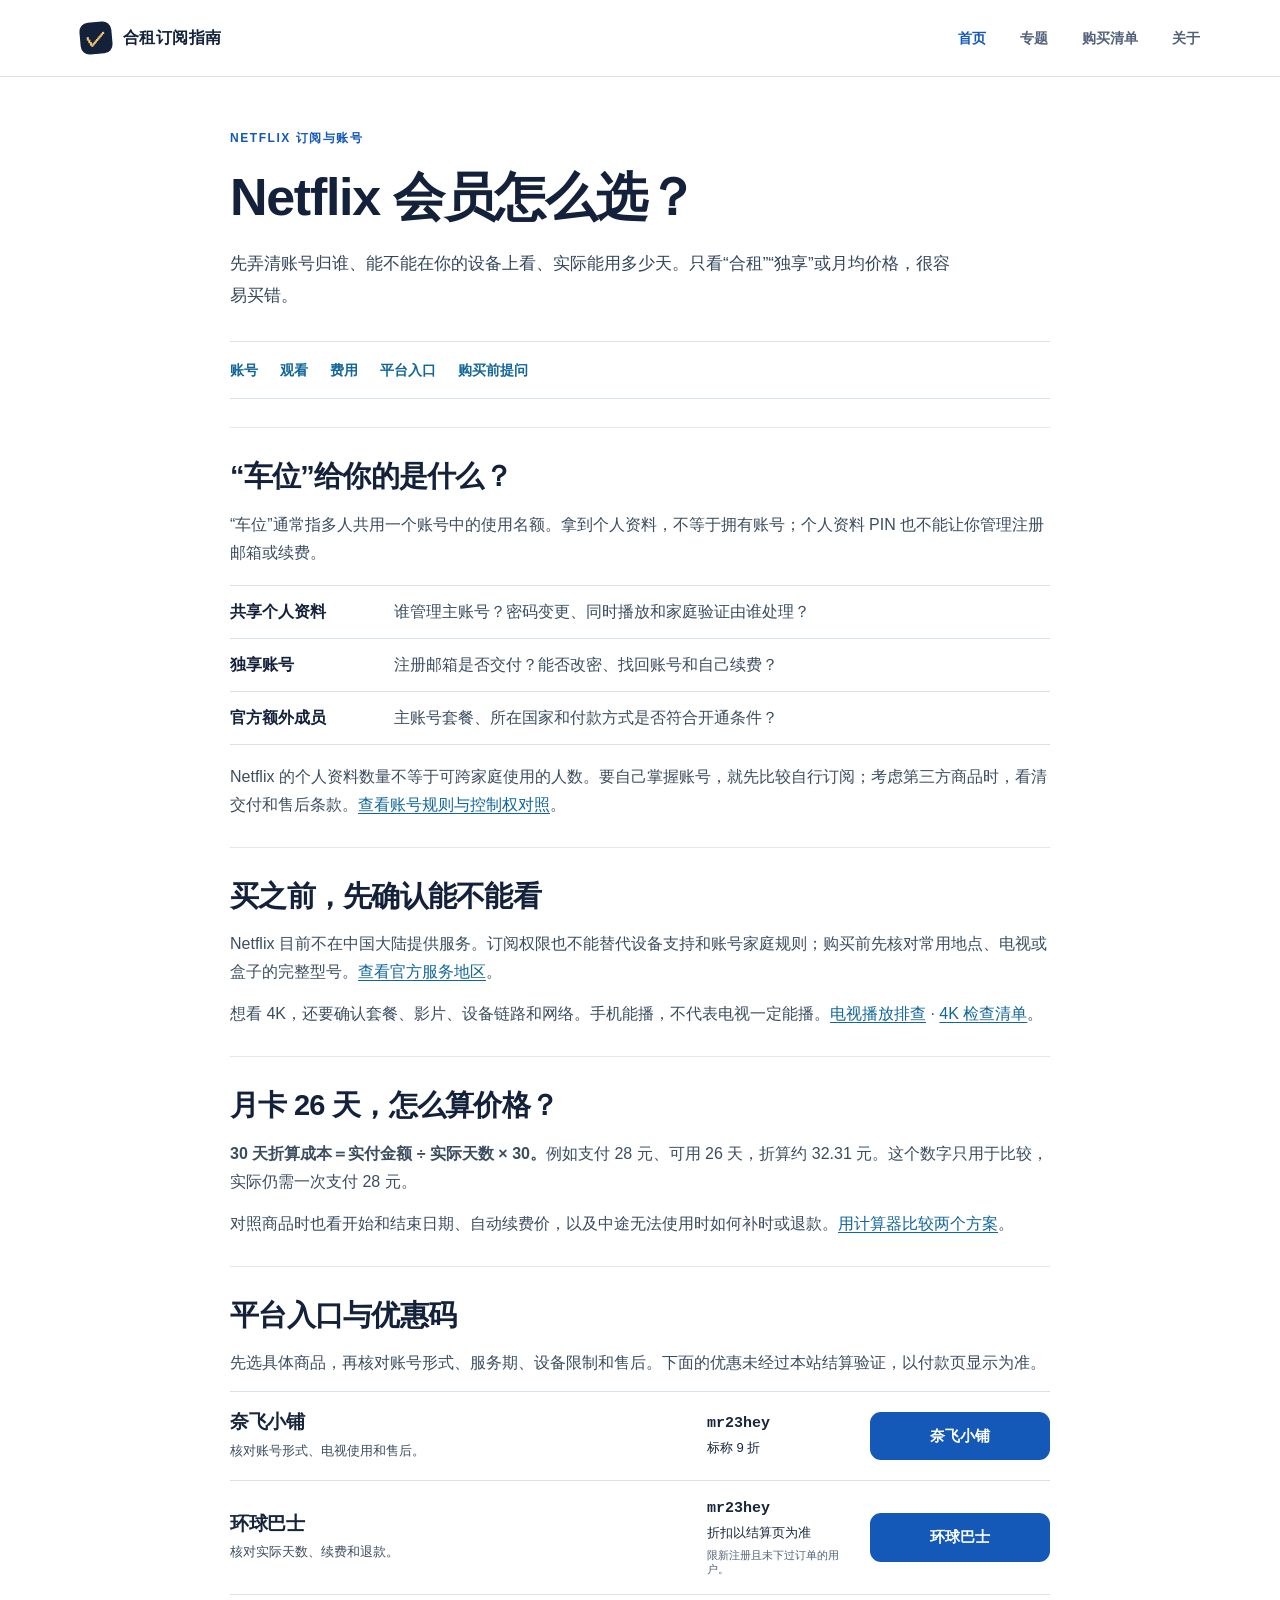
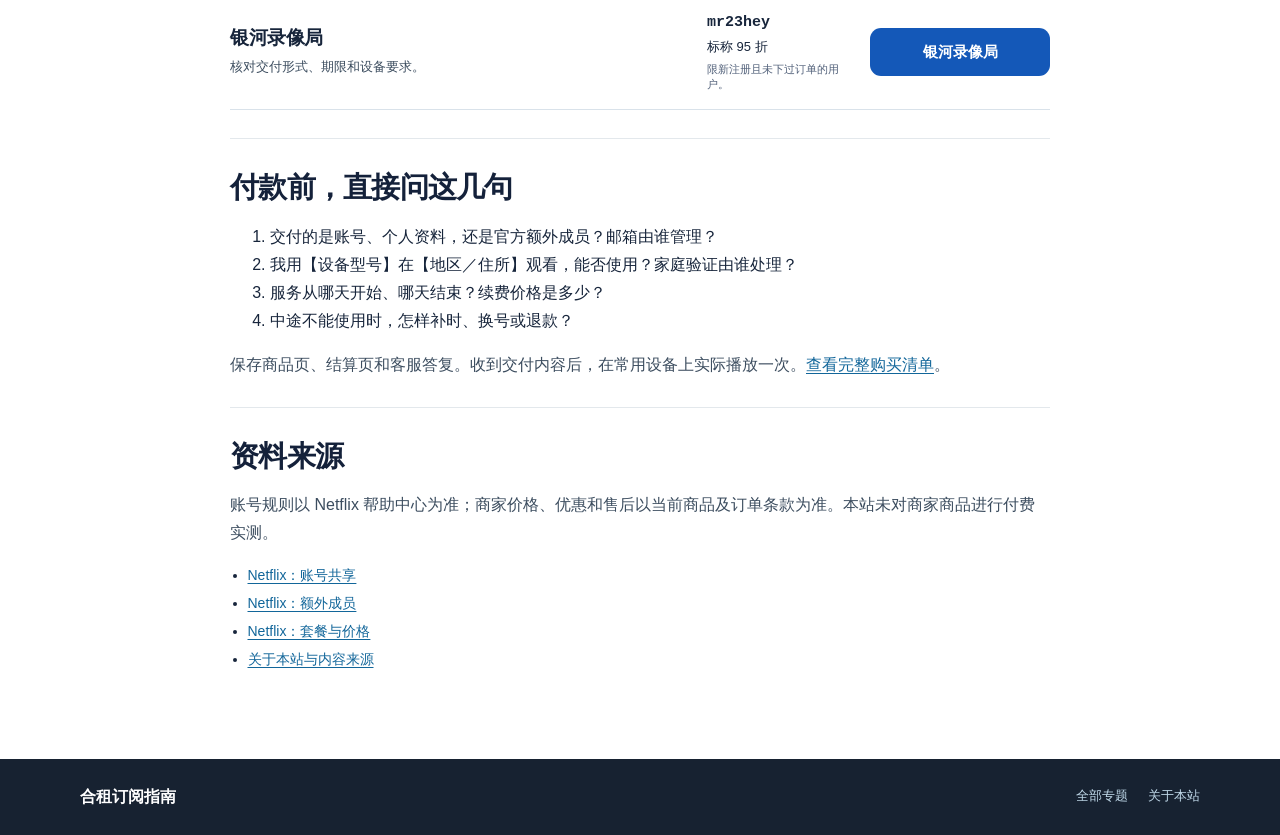
==== index.html @ 89568097 "Simplify site copy and reading layout" ====
<!doctype html>
<html lang="zh-CN">
<head>
  <meta charset="utf-8">
  <meta name="viewport" content="width=device-width, initial-scale=1">
  <meta name="google-site-verification" content="bJpQYwbzift36gB1K4ZnMliaNjv_i9kEsfnW9Fzh4oY">
  <meta name="description" content="Netflix会员怎么买？看清共享、独享和额外成员的账号权限，确认电视与4K条件，再按实际天数比较费用。附平台入口和购买前问题。">
  <meta name="theme-color" content="#101b32">
  <title>Netflix会员怎么选？合租、独享、电视与费用｜合租订阅指南</title>
  <link rel="canonical" href="https://hezu-guide-netflix.github.io/subscription-guide/">
  <link rel="icon" href="assets/favicon.svg" type="image/svg+xml">
  <link rel="stylesheet" href="assets/style.css?v=compact-1">
<meta property="og:type" content="website">
<meta property="og:locale" content="zh_CN">
<meta property="og:site_name" content="合租订阅指南">
<meta property="og:title" content="Netflix会员怎么选？合租、独享、电视与费用｜合租订阅指南">
<meta property="og:description" content="Netflix会员怎么买？看清共享、独享和额外成员的账号权限，确认电视与4K条件，再按实际天数比较费用。附平台入口和购买前问题。">
<meta property="og:url" content="https://hezu-guide-netflix.github.io/subscription-guide/">
<meta name="twitter:card" content="summary">
<meta name="twitter:title" content="Netflix会员怎么选？合租、独享、电视与费用｜合租订阅指南">
<meta name="twitter:description" content="Netflix会员怎么买？看清共享、独享和额外成员的账号权限，确认电视与4K条件，再按实际天数比较费用。附平台入口和购买前问题。">
<script type="application/ld+json">{"@context":"https://schema.org","@graph":[{"@type":"WebSite","@id":"https://hezu-guide-netflix.github.io/subscription-guide/#website","url":"https://hezu-guide-netflix.github.io/subscription-guide/","name":"合租订阅指南","inLanguage":"zh-CN"},{"@type":"WebPage","@id":"https://hezu-guide-netflix.github.io/subscription-guide/#webpage","url":"https://hezu-guide-netflix.github.io/subscription-guide/","name":"Netflix会员怎么选？合租、独享、电视与费用｜合租订阅指南","description":"Netflix会员怎么买？看清共享、独享和额外成员的账号权限，确认电视与4K条件，再按实际天数比较费用。附平台入口和购买前问题。","inLanguage":"zh-CN","isPartOf":{"@id":"https://hezu-guide-netflix.github.io/subscription-guide/#website"},"dateModified":"2026-10-15"}]}</script>
</head>
<body class="guide-home">
  <a class="skip" href="#main">跳到正文</a>
  <header class="site-header">
    <div class="wrap header-inner">
      <a class="brand" href="./"><span class="brand-mark" aria-hidden="true">✓</span><span>合租订阅指南</span></a>
      <nav class="site-nav" aria-label="主导航"><a href="./" aria-current="page">首页</a><a href="guides.html">专题</a><a href="checklist.html">购买清单</a><a href="about.html">关于</a></nav>
    </div>
  </header>
  <main id="main" class="guide-shell wrap">
    <article class="guide-article">
      <p class="eyebrow">Netflix 订阅与账号</p>
      <h1>Netflix 会员怎么选？</h1>
      <p class="guide-intro">先弄清账号归谁、能不能在你的设备上看、实际能用多少天。只看“合租”“独享”或月均价格，很容易买错。</p>
      <nav class="home-jump" aria-label="本页内容"><a href="#meaning">账号</a><a href="#watching">观看</a><a href="#cost">费用</a><a href="#platforms">平台入口</a><a href="#ask">购买前提问</a></nav>

      <section id="meaning" class="guide-section">
        <h2>“车位”给你的是什么？</h2>
        <p>“车位”通常指多人共用一个账号中的使用名额。拿到个人资料，不等于拥有账号；个人资料 PIN 也不能让你管理注册邮箱或续费。</p>
        <div class="account-list">
          <div><strong>共享个人资料</strong><p>谁管理主账号？密码变更、同时播放和家庭验证由谁处理？</p></div>
          <div><strong>独享账号</strong><p>注册邮箱是否交付？能否改密、找回账号和自己续费？</p></div>
          <div><strong>官方额外成员</strong><p>主账号套餐、所在国家和付款方式是否符合开通条件？</p></div>
        </div>
        <p>Netflix 的个人资料数量不等于可跨家庭使用的人数。要自己掌握账号，就先比较自行订阅；考虑第三方商品时，看清交付和售后条款。<a href="rules.html">查看账号规则与控制权对照</a>。</p>
      </section>

      <section id="watching" class="guide-section">
        <h2>买之前，先确认能不能看</h2>
        <p>Netflix 目前不在中国大陆提供服务。订阅权限也不能替代设备支持和账号家庭规则；购买前先核对常用地点、电视或盒子的完整型号。<a href="https://help.netflix.com/en/node/14164" target="_blank" rel="noopener noreferrer">查看官方服务地区</a>。</p>
        <p>想看 4K，还要确认套餐、影片、设备链路和网络。手机能播，不代表电视一定能播。<a href="tv-playback.html">电视播放排查</a> · <a href="netflix-4k.html">4K 检查清单</a>。</p>
      </section>

      <section id="cost" class="guide-section">
        <h2>月卡 26 天，怎么算价格？</h2>
        <p><strong>30 天折算成本＝实付金额 ÷ 实际天数 × 30。</strong>例如支付 28 元、可用 26 天，折算约 32.31 元。这个数字只用于比较，实际仍需一次支付 28 元。</p>
        <p>对照商品时也看开始和结束日期、自动续费价，以及中途无法使用时如何补时或退款。<a href="subscription-cost.html#calculator">用计算器比较两个方案</a>。</p>
      </section>

      <section id="platforms" class="guide-section">
        <h2>平台入口与优惠码</h2>
        <p>先选具体商品，再核对账号形式、服务期、设备限制和售后。下面的优惠未经过本站结算验证，以付款页显示为准。</p>
        <div class="merchant-list">
          <div class="merchant-row">
            <div><h3>奈飞小铺</h3><p>核对账号形式、电视使用和售后。</p></div>
            <div class="merchant-offer"><code>mr23hey</code><span>标称 9 折</span></div>
            <div class="guide-platform-actions"><a class="button" href="https://ihezu.zone/cM5eHW" target="_blank" rel="sponsored noopener noreferrer">奈飞小铺</a></div>
          </div>
          <div class="merchant-row">
            <div><h3>环球巴士</h3><p>核对实际天数、续费和退款。</p></div>
            <div class="merchant-offer"><code>mr23hey</code><span>折扣以结算页为准</span><small>限新注册且未下过订单的用户。</small></div>
            <div class="guide-platform-actions"><a class="button" href="https://cn.goingbus.com/?s=326BOCN3JD" target="_blank" rel="sponsored noopener noreferrer">环球巴士</a></div>
          </div>
          <div class="merchant-row">
            <div><h3>银河录像局</h3><p>核对交付形式、期限和设备要求。</p></div>
            <div class="merchant-offer"><code>mr23hey</code><span>标称 95 折</span><small>限新注册且未下过订单的用户。</small></div>
            <div class="guide-platform-actions"><a class="button" href="https://nf.video/5cy27" target="_blank" rel="sponsored noopener noreferrer">银河录像局</a></div>
          </div>
        </div>
      </section>

      <section id="ask" class="guide-section">
        <h2>付款前，直接问这几句</h2>
        <ol>
          <li>交付的是账号、个人资料，还是官方额外成员？邮箱由谁管理？</li>
          <li>我用【设备型号】在【地区／住所】观看，能否使用？家庭验证由谁处理？</li>
          <li>服务从哪天开始、哪天结束？续费价格是多少？</li>
          <li>中途不能使用时，怎样补时、换号或退款？</li>
        </ol>
        <p>保存商品页、结算页和客服答复。收到交付内容后，在常用设备上实际播放一次。<a href="checklist.html">查看完整购买清单</a>。</p>
      </section>

      <section id="sources" class="guide-section guide-sources">
        <h2>资料来源</h2>
        <p>账号规则以 Netflix 帮助中心为准；商家价格、优惠和售后以当前商品及订单条款为准。本站未对商家商品进行付费实测。</p>
        <ul>
          <li><a href="https://help.netflix.com/zh-cn/node/123277" target="_blank" rel="noopener noreferrer">Netflix：账号共享</a></li>
          <li><a href="https://help.netflix.com/en/node/123279" target="_blank" rel="noopener noreferrer">Netflix：额外成员</a></li>
          <li><a href="https://help.netflix.com/en/node/24926" target="_blank" rel="noopener noreferrer">Netflix：套餐与价格</a></li>
          <li><a href="about.html">关于本站与内容来源</a></li>
        </ul>
      </section>
    </article>
  </main>
  <footer class="guide-footer"><div class="wrap"><strong>合租订阅指南</strong><nav aria-label="页脚导航"><a href="guides.html">全部专题</a><a href="about.html">关于本站</a></nav></div></footer>
</body>
</html>
---- assets/style.css ----
:root {
  color-scheme: light;
  --ink: #14213a;
  --muted: #52617a;
  --paper: #f5f7f8;
  --white: #ffffff;
  --line: #d9e2ea;
  --blue: #1458b8;
  --blue-dark: #0d418d;
  --amber: #f4c471;
  --amber-soft: #fff4dd;
  --mint: #e6f4ee;
  --radius: 18px;
}

* { box-sizing: border-box; }
html { scroll-behavior: smooth; }
body { margin: 0; background: var(--paper); color: var(--ink); font: 16px/1.75 -apple-system, BlinkMacSystemFont, "PingFang SC", "Microsoft YaHei", sans-serif; }
a { color: var(--blue); text-underline-offset: .18em; }
a:hover { color: var(--blue-dark); }
a:focus-visible, summary:focus-visible { outline: 3px solid var(--amber); outline-offset: 4px; }
.skip { position: absolute; top: -80px; left: 16px; z-index: 30; background: var(--ink); color: white; padding: 9px 14px; }
.skip:focus { top: 12px; }
.wrap { width: min(1120px, calc(100% - 40px)); margin-inline: auto; }
.site-header { background: var(--white); border-bottom: 1px solid var(--line); }
.header-inner { min-height: 76px; display: flex; align-items: center; justify-content: space-between; gap: 20px; }
.brand { color: var(--ink); text-decoration: none; display: flex; align-items: center; gap: 11px; font-weight: 800; letter-spacing: .025em; white-space: nowrap; }
.brand:hover { color: var(--ink); }
.brand-mark { width: 32px; height: 32px; display: grid; place-items: center; background: var(--ink); color: var(--amber); border-radius: 9px; font: 800 21px/1 Georgia, serif; transform: rotate(-5deg); }
.site-nav { display: flex; gap: clamp(14px, 3vw, 34px); flex-wrap: wrap; }
.site-nav a { color: var(--muted); text-decoration: none; font-size: 14px; font-weight: 700; padding: 12px 0; }
.site-nav a:hover, .site-nav a[aria-current="page"] { color: var(--blue); }
.hero { padding: clamp(56px, 8vw, 106px) 0 66px; }
.hero-grid { display: grid; grid-template-columns: minmax(0, 1.2fr) minmax(290px, .8fr); gap: clamp(28px, 6vw, 80px); align-items: center; }
.eyebrow { color: var(--blue); font-size: 12px; font-weight: 800; letter-spacing: .13em; text-transform: uppercase; }
h1, h2, h3, p { margin-top: 0; }
h1, h2 { font-family: "Songti SC", "STSong", "Noto Serif CJK SC", Georgia, serif; letter-spacing: -.025em; }
h1 { font-size: clamp(44px, 6vw, 74px); line-height: 1.16; margin: 18px 0 26px; max-width: 11em; }
h1 em { color: var(--blue); font-style: normal; }
h2 { font-size: clamp(28px, 3.2vw, 41px); line-height: 1.32; margin-bottom: 16px; }
h3 { font-size: 19px; line-height: 1.4; margin-bottom: 9px; }
.lead { color: var(--muted); font-size: 18px; line-height: 1.75; max-width: 590px; }
.hero-actions { display: flex; gap: 12px; align-items: center; flex-wrap: wrap; margin-top: 30px; }
.button { display: inline-flex; justify-content: center; align-items: center; min-height: 48px; padding: 11px 21px; border-radius: 11px; background: var(--blue); color: white; text-decoration: none; font-size: 15px; font-weight: 800; transition: background .18s ease, transform .18s ease; }
.button:hover { color: white; background: var(--blue-dark); transform: translateY(-2px); }
.button.secondary { background: white; color: var(--ink); border: 1px solid var(--line); }
.button.secondary:hover { background: #eef4fc; color: var(--blue-dark); }
.hero-note { color: var(--muted); font-size: 13px; margin: 17px 0 0; }
.ticket { background: var(--white); border: 1px solid var(--line); border-radius: var(--radius); box-shadow: 0 20px 52px rgba(28, 54, 91, .08); overflow: hidden; transform: rotate(2deg); }
.ticket-top { background: var(--ink); color: white; padding: 21px 28px; display: flex; align-items: center; justify-content: space-between; gap: 12px; }
.ticket-top strong { font-size: 18px; letter-spacing: .04em; }
.ticket-top span { color: var(--amber); font: 700 12px/1.3 ui-monospace, SFMono-Regular, monospace; }
.ticket-body { padding: 27px 29px 30px; }
.ticket-body p { font-size: 13px; color: var(--muted); margin-bottom: 14px; }
.ticket-list { list-style: none; padding: 0; margin: 0; }
.ticket-list li { display: flex; gap: 13px; padding: 14px 0; border-top: 1px dashed #c8d2dc; font-weight: 700; }
.ticket-list b { font: 800 12px/1.8 ui-monospace, SFMono-Regular, monospace; color: var(--blue); }
.ticket-foot { border-top: 1px dashed #c8d2dc; background: #fafbfd; color: var(--muted); padding: 14px 29px; font-size: 12px; }
.section { padding: 72px 0; }
.section.white { background: var(--white); }
.section-head { display: flex; justify-content: space-between; align-items: end; gap: 20px; margin-bottom: 28px; }
.section-head p { color: var(--muted); max-width: 420px; margin-bottom: 0; }
.card-grid { display: grid; grid-template-columns: repeat(3, minmax(0,1fr)); gap: 18px; }
.card { background: var(--white); border: 1px solid var(--line); border-radius: var(--radius); padding: 25px; }
.card p, .text-muted { color: var(--muted); }
.card p:last-child { margin-bottom: 0; }
.card-kicker { display: inline-block; color: var(--blue); font: 800 12px/1.5 ui-monospace, SFMono-Regular, monospace; margin-bottom: 20px; }
.card-link { display: inline-block; margin-top: 16px; font-weight: 800; text-decoration: none; }
.split { display: grid; grid-template-columns: 1fr 1fr; gap: 24px; }
.panel { border: 1px solid var(--line); border-radius: var(--radius); padding: clamp(24px, 3vw, 38px); background: var(--white); }
.panel.soft { background: var(--mint); border-color: #d0e6da; }
.panel.warm { background: var(--amber-soft); border-color: #eedbb8; }
.panel ul, .article ul, .article ol { padding-left: 1.25em; }
.panel li, .article li { margin-bottom: 9px; }
.promo { background: var(--ink); border-radius: var(--radius); color: white; padding: clamp(28px, 5vw, 55px); display: grid; grid-template-columns: 1.2fr .8fr; gap: 28px; align-items: center; }
.promo .eyebrow { color: var(--amber); }
.promo h2 { margin: 10px 0 14px; }
.promo p { color: #d0dbee; margin-bottom: 0; }
.promo-action { text-align: right; }
.promo-action .button { background: var(--amber); color: var(--ink); }
.promo-action .button:hover { background: #ffd795; color: var(--ink); }
.promo-action small { display: block; color: #b9c7dc; font-size: 12px; margin-top: 10px; }
.faq { max-width: 820px; margin-inline: auto; }
.faq details { background: var(--white); border: 1px solid var(--line); border-radius: 13px; margin-top: 12px; padding: 0 20px; }
.faq summary { cursor: pointer; font-weight: 800; padding: 19px 4px; min-height: 52px; }
.faq details p { color: var(--muted); padding: 0 4px 8px; }
.site-footer { background: #eaf0f4; border-top: 1px solid var(--line); padding: 42px 0; font-size: 13px; color: var(--muted); }
.footer-grid { display: flex; justify-content: space-between; gap: 30px; }
.footer-grid p { max-width: 630px; margin: 8px 0 0; }
.footer-links { display: flex; gap: 18px; align-items: start; white-space: nowrap; }
.page-hero { padding: 63px 0 28px; }
.page-hero h1 { font-size: clamp(36px, 5vw, 58px); max-width: 15em; }
.article-layout { display: grid; grid-template-columns: minmax(0, 730px) 250px; gap: 60px; align-items: start; padding-bottom: 80px; }
.article { background: white; border: 1px solid var(--line); border-radius: var(--radius); padding: clamp(24px, 4vw, 48px); }
.article h2 { font-size: 27px; margin: 38px 0 16px; scroll-margin-top: 22px; }
.article h2:first-child { margin-top: 0; }
.article p { color: #35445b; }
.article .callout { background: #eef4fc; border-left: 4px solid var(--blue); padding: 18px 20px; border-radius: 0 10px 10px 0; }
.article .callout p:last-child { margin-bottom: 0; }
.article .button { margin: 12px 0 5px; }
.sidebox { position: sticky; top: 26px; border: 1px solid var(--line); background: white; border-radius: 14px; padding: 23px; }
.sidebox strong { font-size: 13px; letter-spacing: .08em; }
.sidebox a { display: block; margin-top: 12px; font-size: 14px; text-decoration: none; }
.sidebox p { color: var(--muted); font-size: 12px; margin: 21px 0 0; border-top: 1px solid var(--line); padding-top: 14px; }
.source-list { font-size: 14px; }
.source-list li { overflow-wrap: anywhere; }
.breadcrumbs { color: var(--muted); font-size: 13px; margin: 0 0 16px; }
.breadcrumbs ol { display: flex; flex-wrap: wrap; gap: 8px; list-style: none; padding: 0; margin: 0; }
.breadcrumbs li + li::before { content: "/"; margin-right: 8px; color: #718295; }
.topic-grid { display: grid; grid-template-columns: repeat(2, minmax(0, 1fr)); gap: 14px; margin: 20px 0; }
a.topic-card { display: block; padding: 20px; border: 1px solid #d9e2ea; border-radius: 10px; background: #f8fafb; color: #14213a; text-decoration: none; }
a.topic-card:hover { background: #eef4fc; border-color: #abc2d3; color: #14213a; }
.topic-card h3 { font-size: 18px; margin: 0 0 10px; line-height: 1.5; }
.topic-card p { margin: 0 0 12px; font-size: 14px; }
.topic-card span { color: #1458b8; font-size: 13px; font-weight: 700; }
.article { min-width: 0; }
.site-nav, .guide-nav nav { flex-wrap: wrap; }
@media (max-width: 600px) { .topic-grid { grid-template-columns: 1fr; } .footer-grid { flex-wrap: wrap; } }
@media (max-width: 800px) {
  .hero-grid, .promo, .article-layout { grid-template-columns: 1fr; }
  .ticket { transform: none; }
  .card-grid { grid-template-columns: 1fr; }
  .split { grid-template-columns: 1fr; }
  .promo-action { text-align: left; }
  .sidebox { position: static; }
  .section-head { display: block; }
  .footer-grid { display: block; }
  .footer-links { margin-top: 20px; }
}
@media (max-width: 560px) {
  .header-inner { align-items: start; flex-direction: column; padding: 15px 0 8px; gap: 4px; }
  .site-nav { gap: 20px; }
  .site-nav a { font-size: 13px; }
  .hero { padding-top: 50px; }
  .hero-actions .button { width: 100%; }
  .page-hero { padding-top: 42px; }
  .section { padding: 55px 0; }
}
@media (prefers-reduced-motion: reduce) {
  html { scroll-behavior: auto; }
  .button { transition: none; }
  .button:hover { transform: none; }
}

/* Long-form guide homepage, modeled on the reference site's article layout. */
.guide-home { background: #eef0f3; color: #17253b; font-family: -apple-system, BlinkMacSystemFont, "PingFang SC", "Microsoft YaHei", sans-serif; }
.guide-home h1, .guide-home h2, .guide-home h3 { font-family: inherit; letter-spacing: -.025em; }
.guide-home a { color: #12669a; }
.guide-home a:hover { color: #0b456c; }
.guide-home a:focus-visible, .guide-home summary:focus-visible { outline-color: #efb85b; }
.guide-banner { min-height: 340px; position: relative; overflow: hidden; color: white; background: radial-gradient(circle at 78% 14%, #2c5d83 0, transparent 28%), linear-gradient(115deg, #101b32 12%, #1d3453 58%, #101b32 100%); }
.guide-banner::before { content: ""; position: absolute; inset: 0; opacity: .24; background: linear-gradient(135deg, transparent 63%, #7aa4c1 63.2%, transparent 63.5%), repeating-linear-gradient(90deg, transparent 0 124px, rgba(255,255,255,.1) 125px 126px); pointer-events: none; }
.guide-banner::after { content: ""; position: absolute; right: 8%; top: 110px; width: 330px; height: 205px; border: 1px solid rgba(255,255,255,.17); box-shadow: 22px 22px 0 -1px rgba(16,27,50,.45), 22px 22px 0 0 rgba(255,255,255,.14), -22px -22px 0 -1px rgba(16,27,50,.4), -22px -22px 0 0 rgba(255,255,255,.1); transform: rotate(-9deg); pointer-events: none; }
.guide-nav { min-height: 72px; display: flex; justify-content: space-between; align-items: center; gap: 20px; position: relative; z-index: 2; }
.guide-brand { display: inline-flex; gap: 10px; align-items: center; font-weight: 800; text-decoration: none; white-space: nowrap; color: white !important; }
.guide-brand .brand-mark { background: #efb85b; color: #17253b; }
.guide-nav nav { display: flex; gap: 24px; align-items: center; flex-wrap: wrap; }
.guide-nav nav a { color: #d8e4ee; font-size: 14px; font-weight: 700; text-decoration: none; }
.guide-nav nav a:hover, .guide-nav nav a[aria-current="page"] { color: white; }
.guide-banner-inner { position: relative; z-index: 1; text-align: center; padding: 70px 0 86px; }
.guide-banner-inner p { margin: 0; }
.guide-kicker { color: #efb85b; font: 800 11px/1.5 ui-monospace, SFMono-Regular, monospace; letter-spacing: .22em; }
.guide-banner-title { font-size: clamp(32px, 4vw, 55px); line-height: 1.23; font-weight: 850; margin: 15px 0 13px !important; letter-spacing: -.035em; }
.guide-banner-inner > p:last-child { color: #d6e0e9; font-size: 16px; }
.guide-shell { display: grid; grid-template-columns: minmax(0, 790px) minmax(230px, 280px); gap: 28px; align-items: start; padding-top: 32px; padding-bottom: 72px; }
.guide-article { min-width: 0; background: white; border: 1px solid #dce1e6; box-shadow: 0 8px 28px rgba(20,36,58,.06); padding: clamp(25px, 4vw, 48px); }
.guide-article h1 { max-width: none; font-size: clamp(30px, 3.4vw, 42px); line-height: 1.35; margin: 0 0 23px; font-weight: 850; color: #14213a; }
.guide-intro { font-size: 17px; color: #34465a; line-height: 1.9; }
.guide-article p { line-height: 1.9; }
.guide-tip { background: #fff8e8; border-left: 4px solid #e1a944; padding: 16px 19px; margin: 27px 0 33px; font-size: 13px; color: #51442e; }
.guide-tip strong { color: #503910; }
.guide-tip p { margin: 5px 0 0; }
.guide-toc { border: 1px solid #cbdbe6; background: #f4f8fb; padding: 25px 27px; margin: 32px 0 43px; }
.guide-toc-heading { display: flex; justify-content: space-between; align-items: baseline; gap: 10px; border-bottom: 1px solid #d9e4eb; padding-bottom: 12px; margin-bottom: 16px; }
.guide-toc-heading span { font-size: 19px; font-weight: 850; color: #14213a; }
.guide-toc-heading small { font-size: 12px; color: #52617a; }
.guide-toc ol { display: grid; grid-template-columns: repeat(2, minmax(0,1fr)); column-gap: 32px; row-gap: 6px; margin: 0; padding-left: 1.5em; }
.guide-toc li { padding: 3px 0; font-size: 14px; font-weight: 650; }
.guide-toc a { text-decoration: none; }
.guide-section { border-top: 1px solid #e3e8ec; padding-top: 40px; margin-top: 40px; scroll-margin-top: 25px; }
.guide-section h2 { font-size: clamp(25px, 2.5vw, 32px); line-height: 1.4; margin: 0 0 19px; font-weight: 850; color: #14213a; }
.guide-section h3 { font-size: 19px; font-weight: 800; }
.guide-section p { color: #3c4d5f; margin-bottom: 17px; }
.guide-note { display: flex; gap: 17px; align-items: baseline; padding: 17px 21px; border-left: 4px solid #397da4; background: #edf5fa; font-size: 14px; line-height: 1.8; }
.guide-note strong { flex: none; color: #0e5c87; }
.guide-table-wrap { overflow-x: auto; margin-top: 21px; }
.guide-table { width: 100%; border-collapse: collapse; min-width: 560px; font-size: 14px; line-height: 1.65; }
.guide-table th, .guide-table td { border: 1px solid #dce4ea; padding: 14px 16px; text-align: left; vertical-align: top; }
.guide-table thead th { background: #173552; color: white; font-weight: 800; }
.guide-table tbody th { background: #f2f6f9; color: #213c53; font-weight: 800; white-space: nowrap; }
.guide-platform { border: 1px solid #dce4ea; background: #fff; padding: 24px; margin: 22px 0; }
.guide-platform.featured { border-color: #9ebed4; background: linear-gradient(180deg, #f3f8fb 0, #fff 145px); }
.guide-platform-head { display: flex; align-items: center; gap: 14px; margin-bottom: 16px; }
.guide-platform-head h3 { margin: 0; line-height: 1.25; font-size: 23px; }
.guide-platform-head p { font-size: 12px; color: #52617a; margin: 4px 0 0; }
.guide-index { flex: none; border: 1px solid #abc2d3; color: #1d628f; padding: 5px 7px; font: 800 14px/1 ui-monospace, SFMono-Regular, monospace; }
.guide-tag { margin-left: auto; flex: none; background: #f5dfaa; color: #6c4904; padding: 5px 9px; font-size: 11px; font-weight: 800; }
.guide-platform ul { margin: 5px 0 22px; padding-left: 1.2em; color: #3c4d5f; line-height: 1.8; }
.guide-platform li { margin: 5px 0; }
.guide-platform-actions { display: flex; flex-wrap: wrap; align-items: center; gap: 17px; }
.guide-platform-actions > a:not(.button), .guide-text-link { font-size: 14px; font-weight: 800; }
.guide-platform-actions .button { min-width: 180px; }
.guide-offer { margin-top: 20px; padding-top: 18px; border-top: 1px solid #e4eaee; }
.guide-offer-head { display: flex; flex-wrap: wrap; align-items: center; gap: 10px 14px; font-size: 14px; color: #34465a; }
.guide-offer code { display: inline-block; padding: 6px 12px; border: 1px solid #abc2d3; border-radius: 6px; background: #eaf2f8; color: #14213a; font: 800 18px/1.4 ui-monospace, SFMono-Regular, monospace; letter-spacing: .05em; }
.guide-offer > p { margin: 10px 0 0; font-size: 13px; color: #607387; }
.guide-platform .button, .guide-side-cta .button { color: white; }
.guide-mini { font-size: 12px; color: #647384 !important; margin: 14px 0 0 !important; }
.guide-coupon { margin: 16px 0 0; font-size: 14px; color: #34465a; }
.guide-coupon code { display: inline-block; padding: 3px 8px; border: 1px dashed #8eafc3; background: #f2f7fa; color: #145b83; font: 800 14px/1.4 ui-monospace, SFMono-Regular, monospace; letter-spacing: .03em; }
.guide-mini code { display: inline-block; margin: 3px 5px; padding: 6px 12px; border: 1px solid #abc2d3; border-radius: 6px; background: #eaf2f8; color: #14213a; font: 800 18px/1.4 ui-monospace, SFMono-Regular, monospace; letter-spacing: .05em; vertical-align: middle; }
.guide-steps { list-style: none; counter-reset: guide-step; padding: 0; margin: 18px 0 20px; }
.guide-steps li { counter-increment: guide-step; display: grid; grid-template-columns: 36px 150px 1fr; gap: 12px; align-items: baseline; padding: 15px 0; border-bottom: 1px solid #e4eaee; color: #3c4d5f; line-height: 1.75; }
.guide-steps li::before { content: counter(guide-step, decimal-leading-zero); color: #1c6f9d; font: 800 14px/1.5 ui-monospace, SFMono-Regular, monospace; }
.guide-steps strong { color: #172b3c; }
.guide-risk-grid { display: grid; grid-template-columns: repeat(2, minmax(0,1fr)); gap: 13px; margin: 22px 0; }
.guide-choice-title { font-size: 22px; margin: 28px 0 0; }
.guide-risk-grid > div { border: 1px solid #e0e7ec; background: #f8fafb; padding: 20px; }
.guide-risk-grid h3 { margin: 0 0 8px; font-size: 17px; }
.guide-risk-grid p { font-size: 14px; margin: 0; }
.guide-faq details { border-bottom: 1px solid #dfe6eb; }
.guide-faq summary { cursor: pointer; padding: 18px 3px; font-weight: 800; color: #1b344a; }
.guide-faq details p { padding: 0 3px 18px; margin: 0; font-size: 14px; }
.guide-sources ul { padding-left: 1.25em; line-height: 2; font-size: 14px; }
.guide-end-cta { margin-top: 39px; padding: 24px 27px; background: #eaf2f8; display: flex; align-items: center; justify-content: space-between; gap: 20px; }
.guide-end-cta strong { font-size: 19px; }
.guide-end-cta p { margin: 5px 0 0; font-size: 14px; color: #52677c; }
.guide-home a.button:not(.secondary), .guide-home a.button:not(.secondary):hover { color: #fff; }
.guide-end-cta .button { white-space: nowrap; }
.guide-sidebar { position: sticky; top: 20px; }
.guide-side-card { background: white; border: 1px solid #dce1e6; padding: 22px; margin-bottom: 18px; box-shadow: 0 4px 18px rgba(20,36,58,.04); }
.guide-side-card > strong { display: block; color: #172b3c; font-size: 16px; margin-bottom: 13px; }
.guide-side-card > a:not(.button) { display: block; font-size: 13px; font-weight: 700; text-decoration: none; padding: 8px 0; border-top: 1px solid #edf0f3; }
.guide-side-cta { background: #173552; color: white; border-color: #173552; }
.guide-side-cta > strong { color: white; font-size: 20px; line-height: 1.4; }
.guide-side-cta p { color: #d1dfeb; font-size: 13px; line-height: 1.7; }
.guide-side-label { display: block; color: #efb85b; font: 800 11px/1.4 ui-monospace, SFMono-Regular, monospace; margin-bottom: 13px; }
.guide-side-cta .button { width: 100%; font-size: 13px; }
.guide-side-small p { color: #607387; font-size: 13px; line-height: 1.75; }
.guide-footer { background: #172231; color: #d3dce5; padding: 44px 0; font-size: 13px; }
.guide-footer strong { color: white; font-size: 16px; }
.guide-footer p { margin: 7px 0 15px; }
.guide-footer nav { display: flex; gap: 20px; flex-wrap: wrap; }
.guide-footer a { color: #c0d9e9; text-decoration: none; }
@media (max-width: 900px) { .guide-shell { grid-template-columns: minmax(0,1fr); } .guide-sidebar { position: static; display: grid; grid-template-columns: repeat(2,minmax(0,1fr)); gap: 15px; } .guide-side-card { margin: 0; } .guide-side-small { display: none; } }
@media (max-width: 600px) { .guide-banner { min-height: 315px; } .guide-banner::after { right: -65px; top: 145px; width: 230px; height: 130px; opacity: .5; } .guide-nav { display: block; padding-top: 17px; } .guide-nav nav { margin-top: 13px; gap: 14px; } .guide-nav nav a { font-size: 12px; } .guide-banner-inner { padding: 56px 0 65px; text-align: left; } .guide-banner-inner > p:last-child { font-size: 14px; max-width: 20em; } .guide-shell { padding-top: 16px; } .guide-article { padding: 24px 19px; } .guide-toc { padding: 20px; } .guide-toc ol { grid-template-columns: 1fr; } .guide-section { padding-top: 32px; margin-top: 32px; } .guide-platform { padding: 19px; } .guide-steps li { grid-template-columns: 30px 1fr; gap: 5px 9px; } .guide-steps li span { grid-column: 2; } .guide-risk-grid, .guide-sidebar { grid-template-columns: 1fr; } .guide-end-cta { display: block; } .guide-end-cta .button { margin-top: 16px; } }

.guide-table caption { text-align: left; padding: 0 0 12px; font-weight: 700; color: #34465a; }
.guide-tip ol { padding-left: 1.4em; }
.guide-tip li { margin: 8px 0; }

.cost-tool { padding: 22px; background: #f2f6fa; border: 1px solid #c6d4e2; border-radius: 12px; }
.cost-fields { display: grid; grid-template-columns: repeat(2,minmax(0,1fr)); gap: 20px; }
.cost-fields fieldset { min-width: 0; border: 1px solid #c6d4e2; padding: 16px; border-radius: 8px; }
.cost-fields legend { font-weight: 700; }
.cost-fields label { display: block; font-size: 14px; margin: 12px 0 5px; }
.cost-fields input { width: 100%; min-height: 44px; border: 1px solid #8298b0; border-radius: 5px; padding: 8px; font: inherit; background: #fff; color: #14213a; }
.cost-tool button { border: 0; cursor: pointer; margin: 20px 0 12px; }
.cost-tool output { display: block; white-space: pre-line; line-height: 1.8; color: #243b53; }
.symptom-links { display: flex; flex-wrap: wrap; gap: 10px; }

/* Compact reading layout */
body, .guide-home { background: #fff; }
.guide-home .brand { color: var(--ink); }
.guide-home .site-nav a { color: var(--muted); }
.guide-home .site-nav a[aria-current="page"] { color: var(--blue); }
.guide-shell { display: block; width: min(820px, calc(100% - 40px)); padding: 50px 0 72px; }
.guide-article { border: 0; box-shadow: none; padding: 0; }
.guide-article h1 { font-size: clamp(34px, 4.3vw, 52px); margin: 8px 0 16px; }
.guide-intro { max-width: 720px; line-height: 1.7; }
.home-jump { display: flex; flex-wrap: wrap; gap: 8px 22px; border-block: 1px solid var(--line); padding: 16px 0; margin-top: 28px; }
.home-jump a { font-size: 14px; font-weight: 700; text-decoration: none; }
.guide-section { padding-top: 28px; margin-top: 28px; }
.guide-section h2 { font-size: clamp(23px, 2.8vw, 29px); margin-bottom: 14px; }
.guide-section p { margin-bottom: 14px; line-height: 1.75; }
.account-list { border-top: 1px solid var(--line); margin: 18px 0; }
.account-list > div { display: grid; grid-template-columns: 150px minmax(0, 1fr); gap: 14px; border-bottom: 1px solid var(--line); padding: 12px 0; }
.account-list strong { color: var(--ink); }
.account-list p { margin: 0; }
.guide-table th, .guide-table td { padding: 10px 13px; }
.guide-platform { padding: 18px 20px; margin: 14px 0; }
.guide-platform-head { margin-bottom: 8px; }
.guide-platform-head h3 { font-size: 19px; }
.guide-platform > p { margin-bottom: 12px; }
.guide-offer { margin-top: 13px; padding-top: 12px; }
.guide-offer > p { margin-top: 6px; }
.merchant-list { border-top: 1px solid var(--line); }
.merchant-row { display: grid; grid-template-columns: minmax(0, 1fr) 145px 180px; align-items: center; gap: 18px; padding: 17px 0; border-bottom: 1px solid var(--line); }
.merchant-row h3 { margin: 0 0 4px; }
.merchant-row p { margin: 0; font-size: 13px; }
.merchant-offer { display: grid; gap: 3px; font-size: 13px; }
.merchant-offer code { font: 800 15px/1.4 ui-monospace, SFMono-Regular, monospace; }
.merchant-offer small { color: var(--muted); font-size: 11px; line-height: 1.35; }
.merchant-row .button { min-width: 0; width: 100%; }
.guide-footer { padding: 24px 0; }
.guide-footer .wrap { display: flex; justify-content: space-between; align-items: center; gap: 20px; }
.guide-footer p { display: none; }
.page-hero, .article-layout { width: min(780px, calc(100% - 40px)); }
.page-hero { padding: 48px 0 25px; }
.page-hero h1 { font: 800 clamp(32px, 4vw, 45px)/1.25 -apple-system, BlinkMacSystemFont, "PingFang SC", "Microsoft YaHei", sans-serif; letter-spacing: -.03em; margin: 12px 0 15px; }
.article-layout { display: block; padding-bottom: 65px; }
.article { border: 0; padding: 0; }
.article h2 { font: 800 23px/1.4 -apple-system, BlinkMacSystemFont, "PingFang SC", "Microsoft YaHei", sans-serif; letter-spacing: -.02em; margin-top: 28px; }
@media (max-width: 600px) {
  .guide-shell { padding-top: 32px; }
  .account-list > div { display: block; }
  .account-list p { margin-top: 4px; }
  .merchant-row { grid-template-columns: minmax(0, 1fr) auto; gap: 8px 12px; }
  .merchant-row .guide-platform-actions { grid-column: 1 / -1; }
  .merchant-row .button { width: auto; min-height: 40px; }
  .guide-footer .wrap { display: block; }
  .guide-footer nav { margin-top: 10px; }
  .page-hero { padding-top: 32px; }
}
.symptom-links a { border: 1px solid #abc2d3; border-radius: 6px; padding: 10px 14px; background: #eef4fc; text-decoration: none; }
input:focus-visible, button:focus-visible { outline: 3px solid #1458b8; outline-offset: 3px; }
@media (max-width:600px) { .cost-fields { grid-template-columns: 1fr; } .cost-tool { padding: 14px; } }
.playback-checks { border: 1px solid #abc2d3; border-radius: 8px; padding: 18px; background: #f2f6fa; }
.playback-checks legend { font-weight: 700; }
.playback-checks label { display: flex; align-items: start; gap: 10px; margin: 12px 0; cursor: pointer; }
.playback-checks input { width: 18px; height: 18px; flex: none; margin-top: 5px; accent-color: #1458b8; }
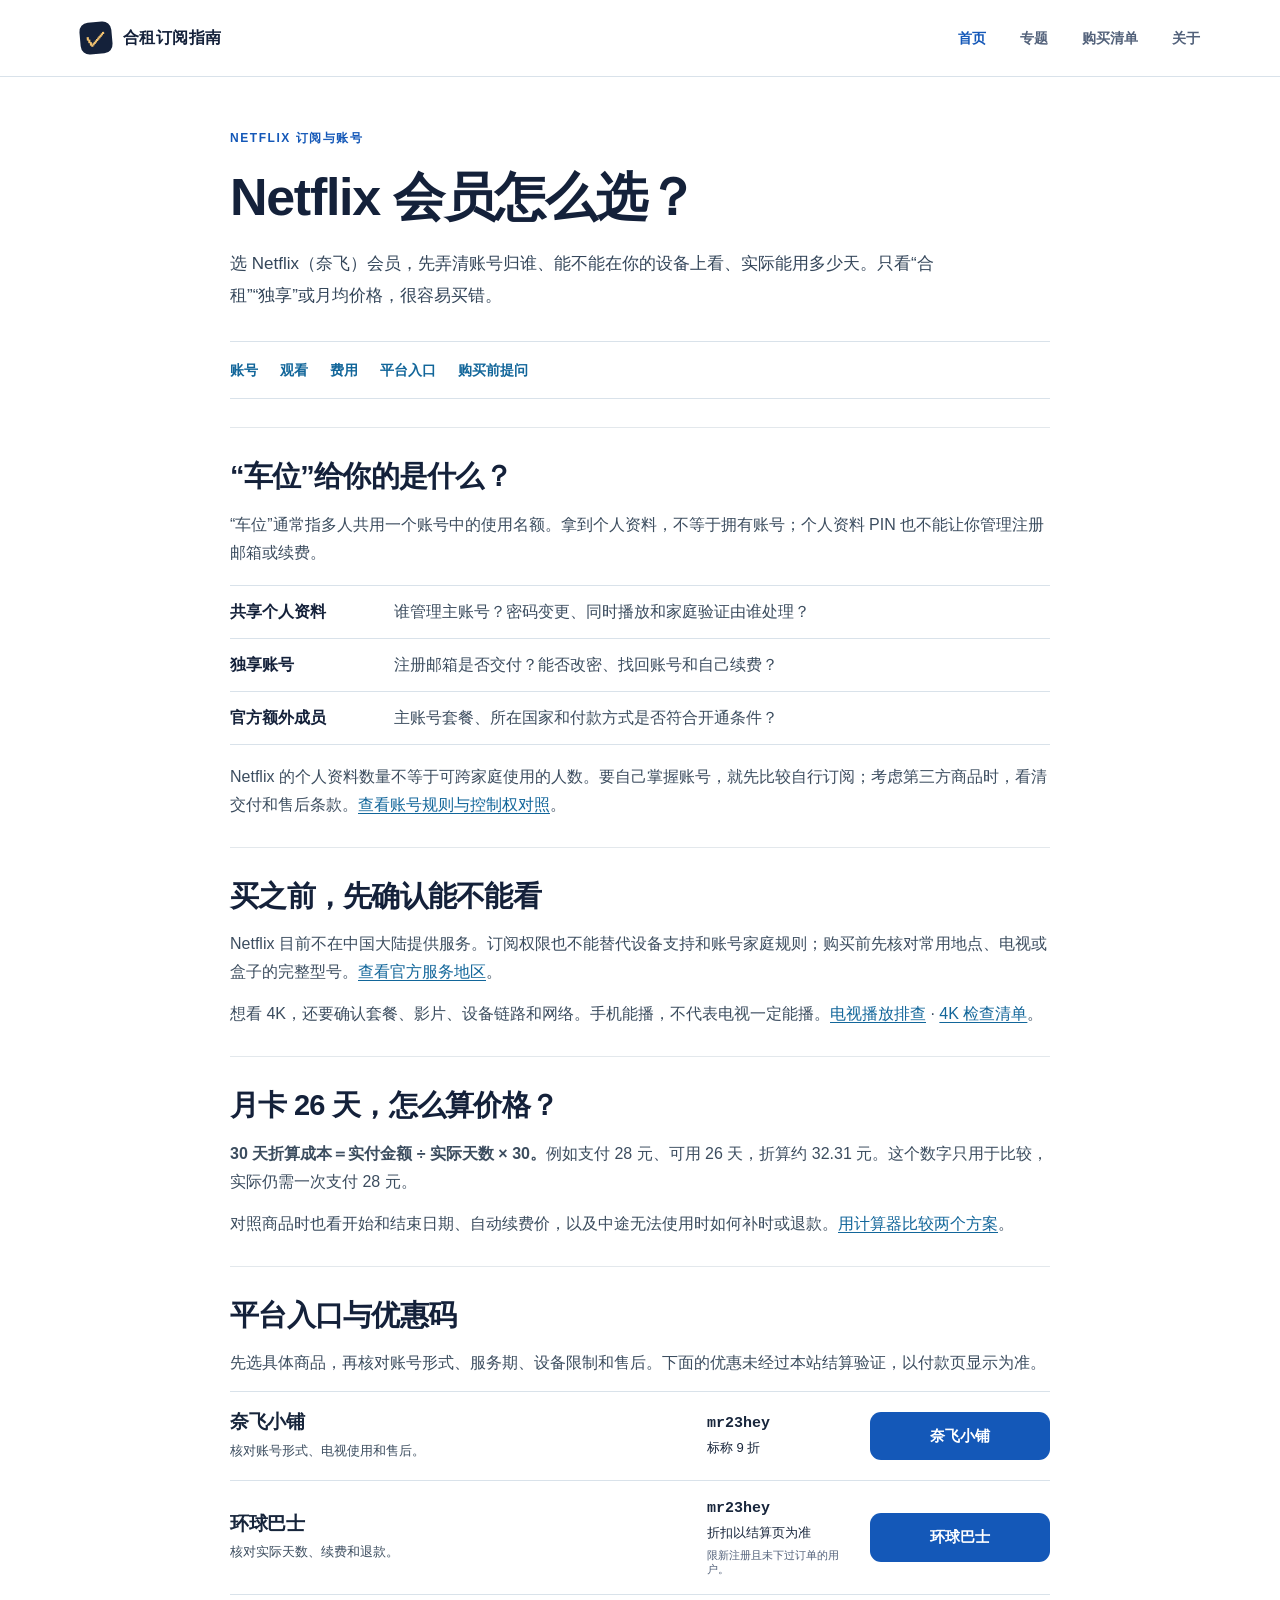
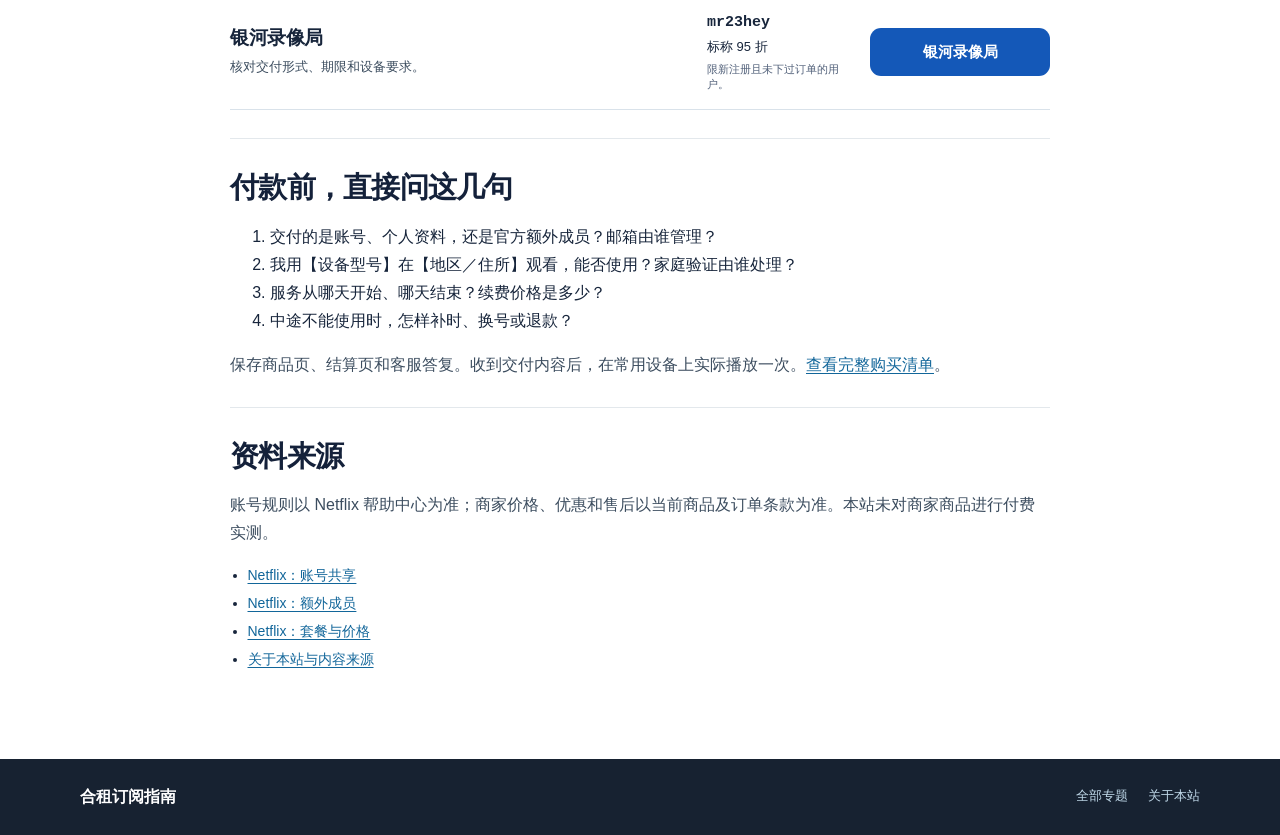
==== commit 4d8f454b: "Tighten SEO metadata checks and record indexing status" ====
--- a/index.html
+++ b/index.html
@@ -4,7 +4,7 @@
   <meta charset="utf-8">
   <meta name="viewport" content="width=device-width, initial-scale=1">
   <meta name="google-site-verification" content="bJpQYwbzift36gB1K4ZnMliaNjv_i9kEsfnW9Fzh4oY">
-  <meta name="description" content="Netflix会员怎么买？看清共享、独享和额外成员的账号权限，确认电视与4K条件，再按实际天数比较费用。附平台入口和购买前问题。">
+  <meta name="description" content="Netflix（奈飞）会员怎么买？看清共享、独享和额外成员的账号权限，确认电视与4K条件，再按实际天数比较费用。附平台入口和购买前问题。">
   <meta name="theme-color" content="#101b32">
   <title>Netflix会员怎么选？合租、独享、电视与费用｜合租订阅指南</title>
   <link rel="canonical" href="https://hezu-guide-netflix.github.io/subscription-guide/">
@@ -14,12 +14,12 @@
 <meta property="og:locale" content="zh_CN">
 <meta property="og:site_name" content="合租订阅指南">
 <meta property="og:title" content="Netflix会员怎么选？合租、独享、电视与费用｜合租订阅指南">
-<meta property="og:description" content="Netflix会员怎么买？看清共享、独享和额外成员的账号权限，确认电视与4K条件，再按实际天数比较费用。附平台入口和购买前问题。">
+<meta property="og:description" content="Netflix（奈飞）会员怎么买？看清共享、独享和额外成员的账号权限，确认电视与4K条件，再按实际天数比较费用。附平台入口和购买前问题。">
 <meta property="og:url" content="https://hezu-guide-netflix.github.io/subscription-guide/">
 <meta name="twitter:card" content="summary">
 <meta name="twitter:title" content="Netflix会员怎么选？合租、独享、电视与费用｜合租订阅指南">
-<meta name="twitter:description" content="Netflix会员怎么买？看清共享、独享和额外成员的账号权限，确认电视与4K条件，再按实际天数比较费用。附平台入口和购买前问题。">
-<script type="application/ld+json">{"@context":"https://schema.org","@graph":[{"@type":"WebSite","@id":"https://hezu-guide-netflix.github.io/subscription-guide/#website","url":"https://hezu-guide-netflix.github.io/subscription-guide/","name":"合租订阅指南","inLanguage":"zh-CN"},{"@type":"WebPage","@id":"https://hezu-guide-netflix.github.io/subscription-guide/#webpage","url":"https://hezu-guide-netflix.github.io/subscription-guide/","name":"Netflix会员怎么选？合租、独享、电视与费用｜合租订阅指南","description":"Netflix会员怎么买？看清共享、独享和额外成员的账号权限，确认电视与4K条件，再按实际天数比较费用。附平台入口和购买前问题。","inLanguage":"zh-CN","isPartOf":{"@id":"https://hezu-guide-netflix.github.io/subscription-guide/#website"},"dateModified":"2026-10-15"}]}</script>
+<meta name="twitter:description" content="Netflix（奈飞）会员怎么买？看清共享、独享和额外成员的账号权限，确认电视与4K条件，再按实际天数比较费用。附平台入口和购买前问题。">
+<script type="application/ld+json">{"@context":"https://schema.org","@graph":[{"@type":"WebSite","@id":"https://hezu-guide-netflix.github.io/subscription-guide/#website","url":"https://hezu-guide-netflix.github.io/subscription-guide/","name":"合租订阅指南","inLanguage":"zh-CN"},{"@type":"WebPage","@id":"https://hezu-guide-netflix.github.io/subscription-guide/#webpage","url":"https://hezu-guide-netflix.github.io/subscription-guide/","name":"Netflix会员怎么选？合租、独享、电视与费用｜合租订阅指南","description":"Netflix（奈飞）会员怎么买？看清共享、独享和额外成员的账号权限，确认电视与4K条件，再按实际天数比较费用。附平台入口和购买前问题。","inLanguage":"zh-CN","isPartOf":{"@id":"https://hezu-guide-netflix.github.io/subscription-guide/#website"},"dateModified":"2026-10-15"}]}</script>
 </head>
 <body class="guide-home">
   <a class="skip" href="#main">跳到正文</a>
@@ -33,7 +33,7 @@
     <article class="guide-article">
       <p class="eyebrow">Netflix 订阅与账号</p>
       <h1>Netflix 会员怎么选？</h1>
-      <p class="guide-intro">先弄清账号归谁、能不能在你的设备上看、实际能用多少天。只看“合租”“独享”或月均价格，很容易买错。</p>
+      <p class="guide-intro">选 Netflix（奈飞）会员，先弄清账号归谁、能不能在你的设备上看、实际能用多少天。只看“合租”“独享”或月均价格，很容易买错。</p>
       <nav class="home-jump" aria-label="本页内容"><a href="#meaning">账号</a><a href="#watching">观看</a><a href="#cost">费用</a><a href="#platforms">平台入口</a><a href="#ask">购买前提问</a></nav>
 
       <section id="meaning" class="guide-section">
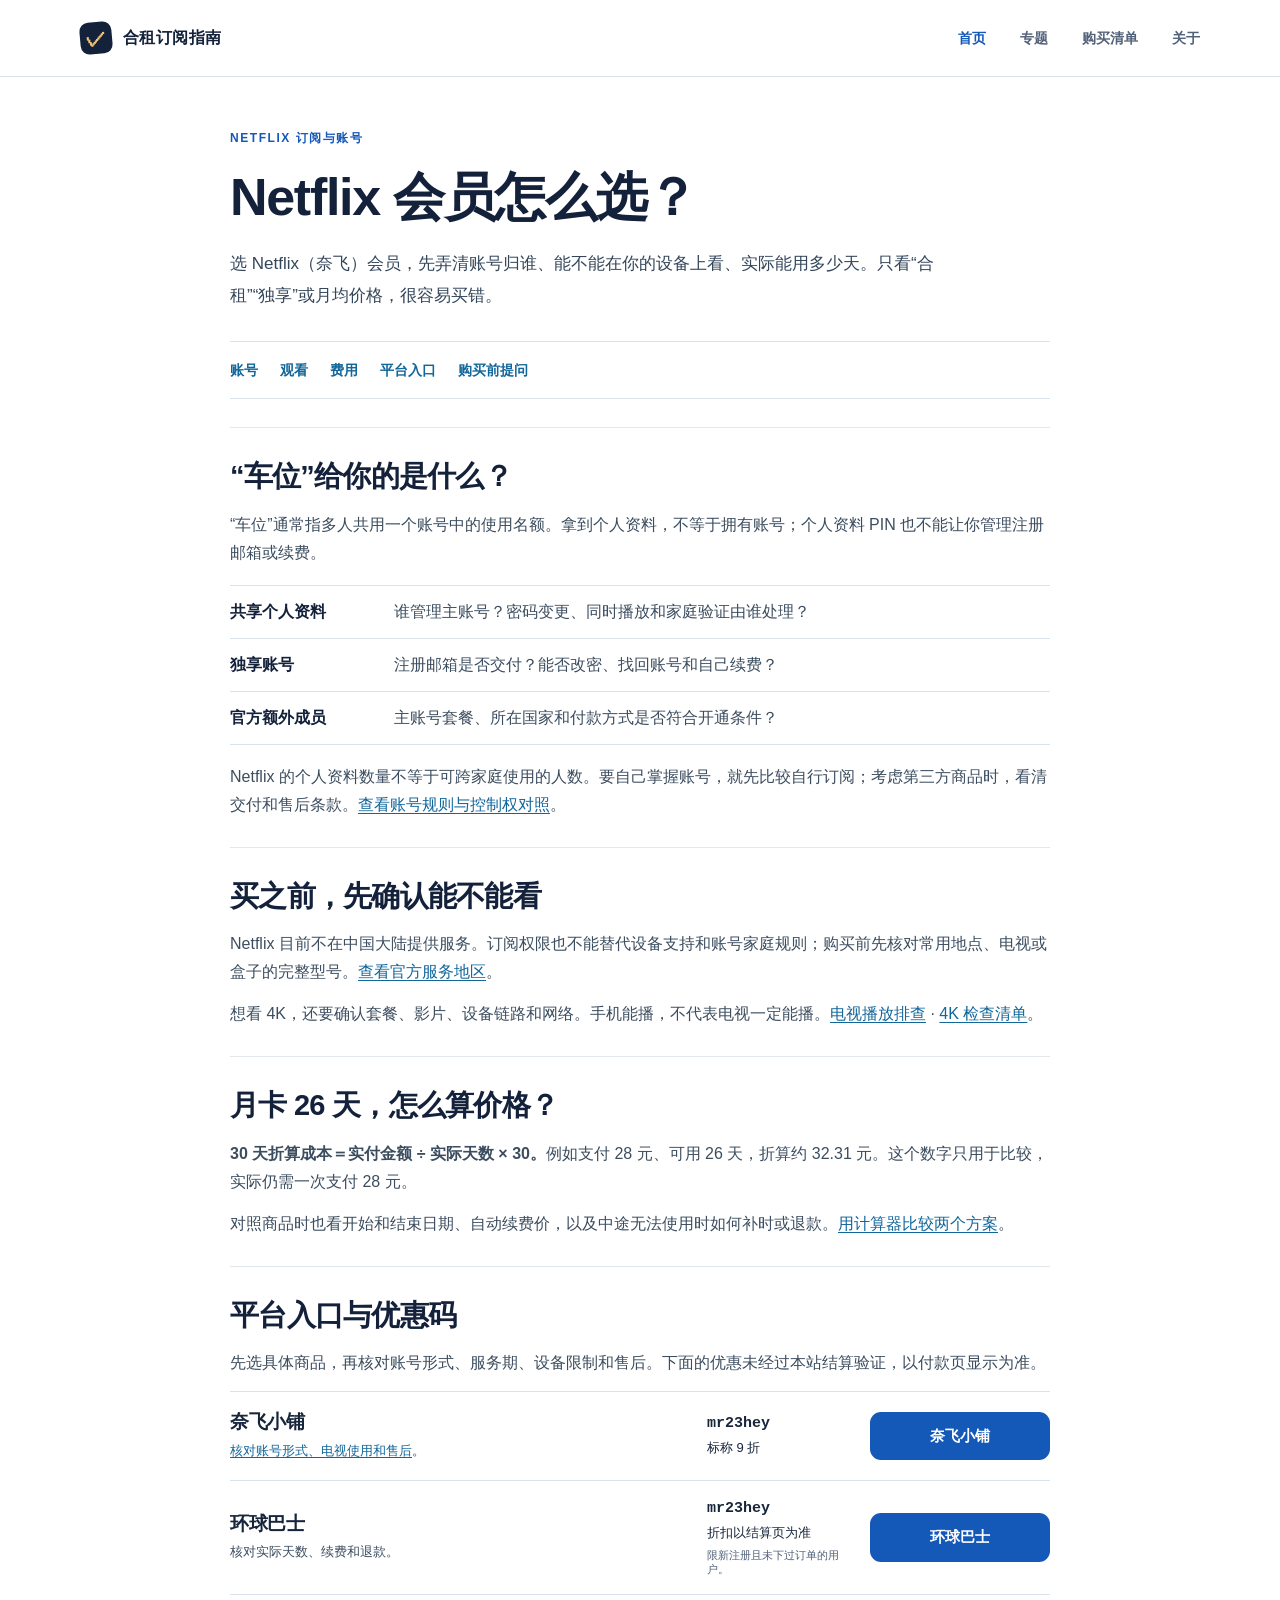
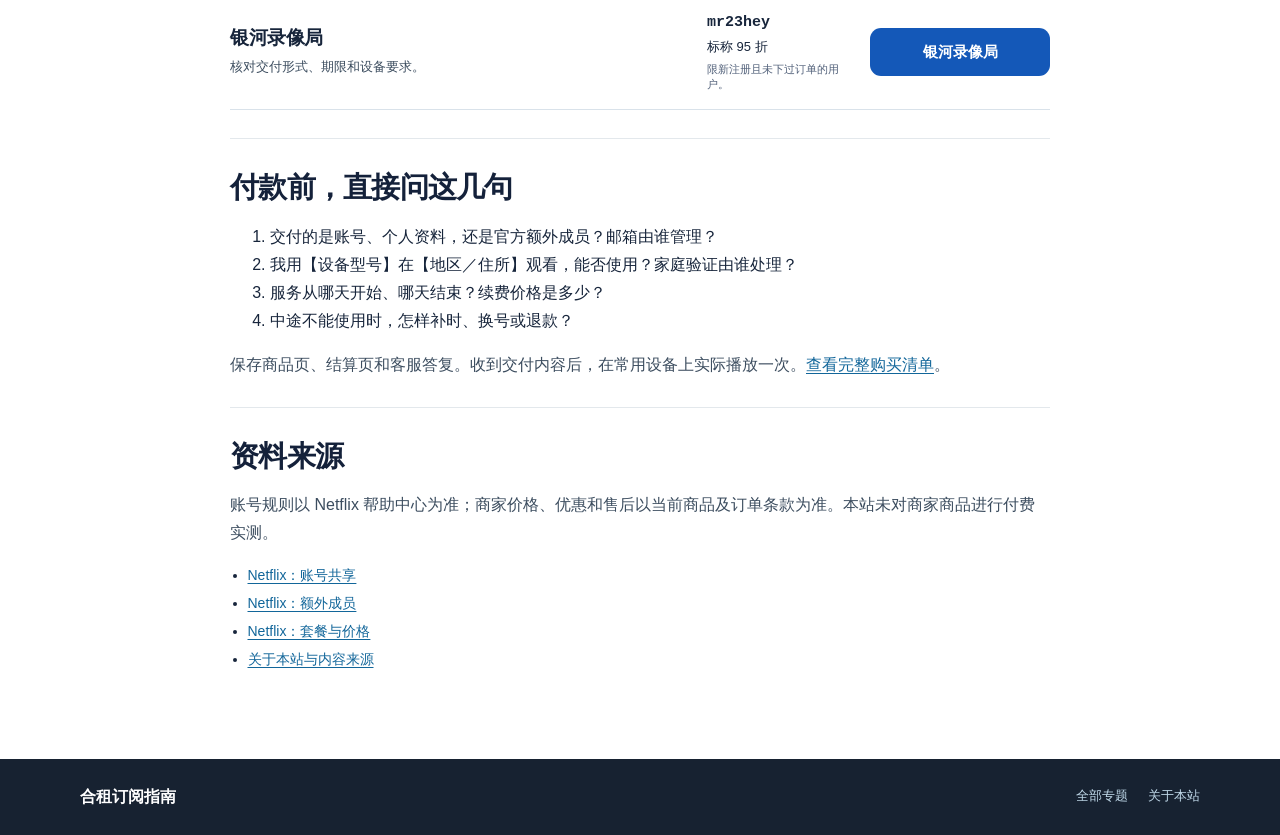
==== commit 44d1825e: "Link merchant checklist from homepage" ====
--- a/index.html
+++ b/index.html
@@ -64,7 +64,7 @@
         <p>先选具体商品，再核对账号形式、服务期、设备限制和售后。下面的优惠未经过本站结算验证，以付款页显示为准。</p>
         <div class="merchant-list">
           <div class="merchant-row">
-            <div><h3>奈飞小铺</h3><p>核对账号形式、电视使用和售后。</p></div>
+            <div><h3>奈飞小铺</h3><p><a href="ihezu.html">核对账号形式、电视使用和售后</a>。</p></div>
             <div class="merchant-offer"><code>mr23hey</code><span>标称 9 折</span></div>
             <div class="guide-platform-actions"><a class="button" href="https://ihezu.zone/cM5eHW" target="_blank" rel="sponsored noopener noreferrer">奈飞小铺</a></div>
           </div>
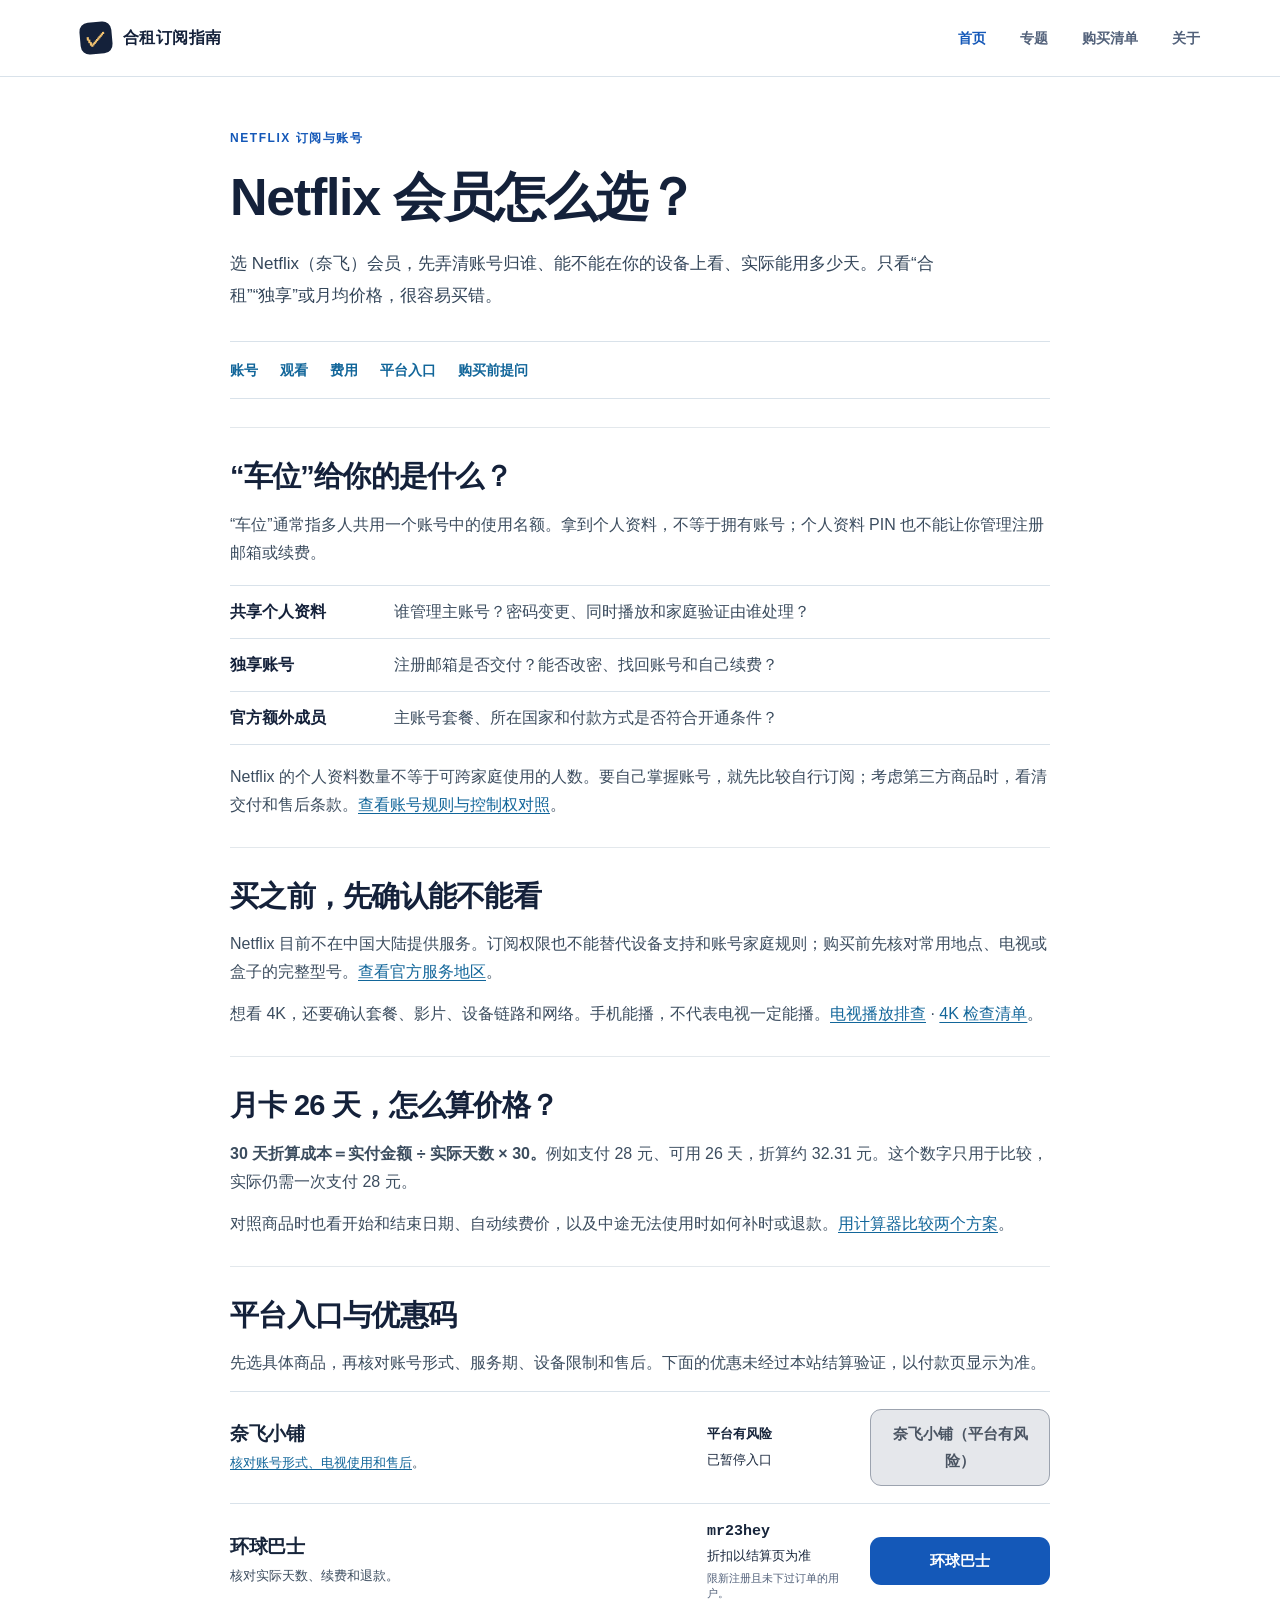
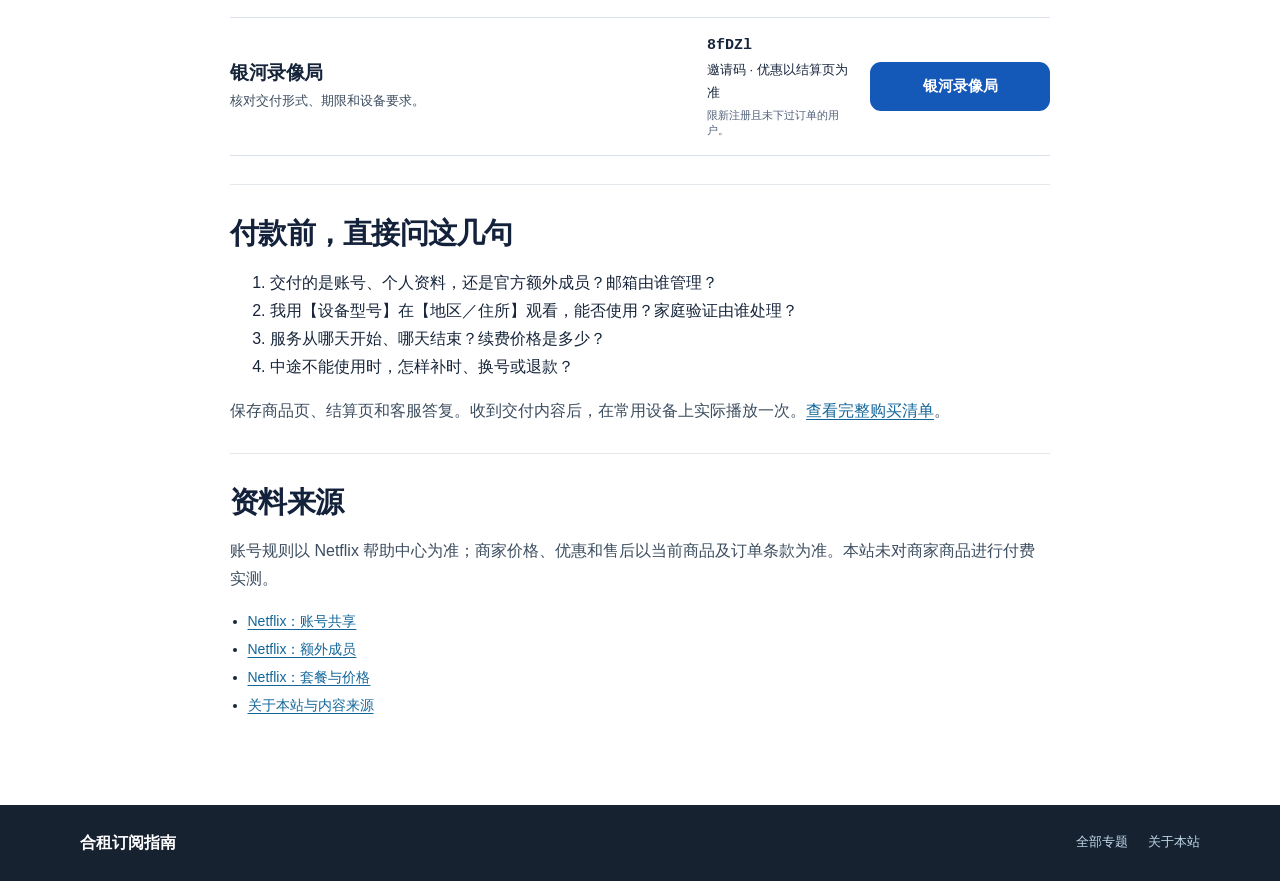
==== commit 298282cc: "Disable risky merchant entry and update invitation links" ====
--- a/index.html
+++ b/index.html
@@ -19,7 +19,7 @@
 <meta name="twitter:card" content="summary">
 <meta name="twitter:title" content="Netflix会员怎么选？合租、独享、电视与费用｜合租订阅指南">
 <meta name="twitter:description" content="Netflix（奈飞）会员怎么买？看清共享、独享和额外成员的账号权限，确认电视与4K条件，再按实际天数比较费用。附平台入口和购买前问题。">
-<script type="application/ld+json">{"@context":"https://schema.org","@graph":[{"@type":"WebSite","@id":"https://hezu-guide-netflix.github.io/subscription-guide/#website","url":"https://hezu-guide-netflix.github.io/subscription-guide/","name":"合租订阅指南","inLanguage":"zh-CN"},{"@type":"WebPage","@id":"https://hezu-guide-netflix.github.io/subscription-guide/#webpage","url":"https://hezu-guide-netflix.github.io/subscription-guide/","name":"Netflix会员怎么选？合租、独享、电视与费用｜合租订阅指南","description":"Netflix（奈飞）会员怎么买？看清共享、独享和额外成员的账号权限，确认电视与4K条件，再按实际天数比较费用。附平台入口和购买前问题。","inLanguage":"zh-CN","isPartOf":{"@id":"https://hezu-guide-netflix.github.io/subscription-guide/#website"},"dateModified":"2026-10-15"}]}</script>
+<script type="application/ld+json">{"@context":"https://schema.org","@graph":[{"@type":"WebSite","@id":"https://hezu-guide-netflix.github.io/subscription-guide/#website","url":"https://hezu-guide-netflix.github.io/subscription-guide/","name":"合租订阅指南","inLanguage":"zh-CN"},{"@type":"WebPage","@id":"https://hezu-guide-netflix.github.io/subscription-guide/#webpage","url":"https://hezu-guide-netflix.github.io/subscription-guide/","name":"Netflix会员怎么选？合租、独享、电视与费用｜合租订阅指南","description":"Netflix（奈飞）会员怎么买？看清共享、独享和额外成员的账号权限，确认电视与4K条件，再按实际天数比较费用。附平台入口和购买前问题。","inLanguage":"zh-CN","isPartOf":{"@id":"https://hezu-guide-netflix.github.io/subscription-guide/#website"},"dateModified":"2026-10-19"}]}</script>
 </head>
 <body class="guide-home">
   <a class="skip" href="#main">跳到正文</a>
@@ -65,18 +65,18 @@
         <div class="merchant-list">
           <div class="merchant-row">
             <div><h3>奈飞小铺</h3><p><a href="ihezu.html">核对账号形式、电视使用和售后</a>。</p></div>
-            <div class="merchant-offer"><code>mr23hey</code><span>标称 9 折</span></div>
-            <div class="guide-platform-actions"><a class="button" href="https://ihezu.zone/cM5eHW" target="_blank" rel="sponsored noopener noreferrer">奈飞小铺</a></div>
+            <div class="merchant-offer"><strong>平台有风险</strong><span>已暂停入口</span></div>
+            <div class="guide-platform-actions"><span class="button merchant-disabled" aria-disabled="true">奈飞小铺（平台有风险）</span></div>
           </div>
           <div class="merchant-row">
             <div><h3>环球巴士</h3><p>核对实际天数、续费和退款。</p></div>
             <div class="merchant-offer"><code>mr23hey</code><span>折扣以结算页为准</span><small>限新注册且未下过订单的用户。</small></div>
-            <div class="guide-platform-actions"><a class="button" href="https://cn.goingbus.com/?s=326BOCN3JD" target="_blank" rel="sponsored noopener noreferrer">环球巴士</a></div>
+            <div class="guide-platform-actions"><a class="button" href="http://cn.goingbus.com?s=326BOCN3JD" target="_blank" rel="sponsored noopener noreferrer">环球巴士</a></div>
           </div>
           <div class="merchant-row">
             <div><h3>银河录像局</h3><p>核对交付形式、期限和设备要求。</p></div>
-            <div class="merchant-offer"><code>mr23hey</code><span>标称 95 折</span><small>限新注册且未下过订单的用户。</small></div>
-            <div class="guide-platform-actions"><a class="button" href="https://nf.video/5cy27" target="_blank" rel="sponsored noopener noreferrer">银河录像局</a></div>
+            <div class="merchant-offer"><code>8fDZl</code><span>邀请码 · 优惠以结算页为准</span><small>限新注册且未下过订单的用户。</small></div>
+            <div class="guide-platform-actions"><a class="button" href="https://nf.video/8fDZl" target="_blank" rel="sponsored noopener noreferrer">银河录像局</a></div>
           </div>
         </div>
       </section>
--- a/assets/style.css
+++ b/assets/style.css
@@ -319,3 +319,5 @@
 .playback-checks legend { font-weight: 700; }
 .playback-checks label { display: flex; align-items: start; gap: 10px; margin: 12px 0; cursor: pointer; }
 .playback-checks input { width: 18px; height: 18px; flex: none; margin-top: 5px; accent-color: #1458b8; }
+
+.guide-home .merchant-row .merchant-disabled { background: #e5e7eb; color: #4b5563; border: 1px solid #9ca3af; cursor: not-allowed; text-align: center; box-shadow: none; }
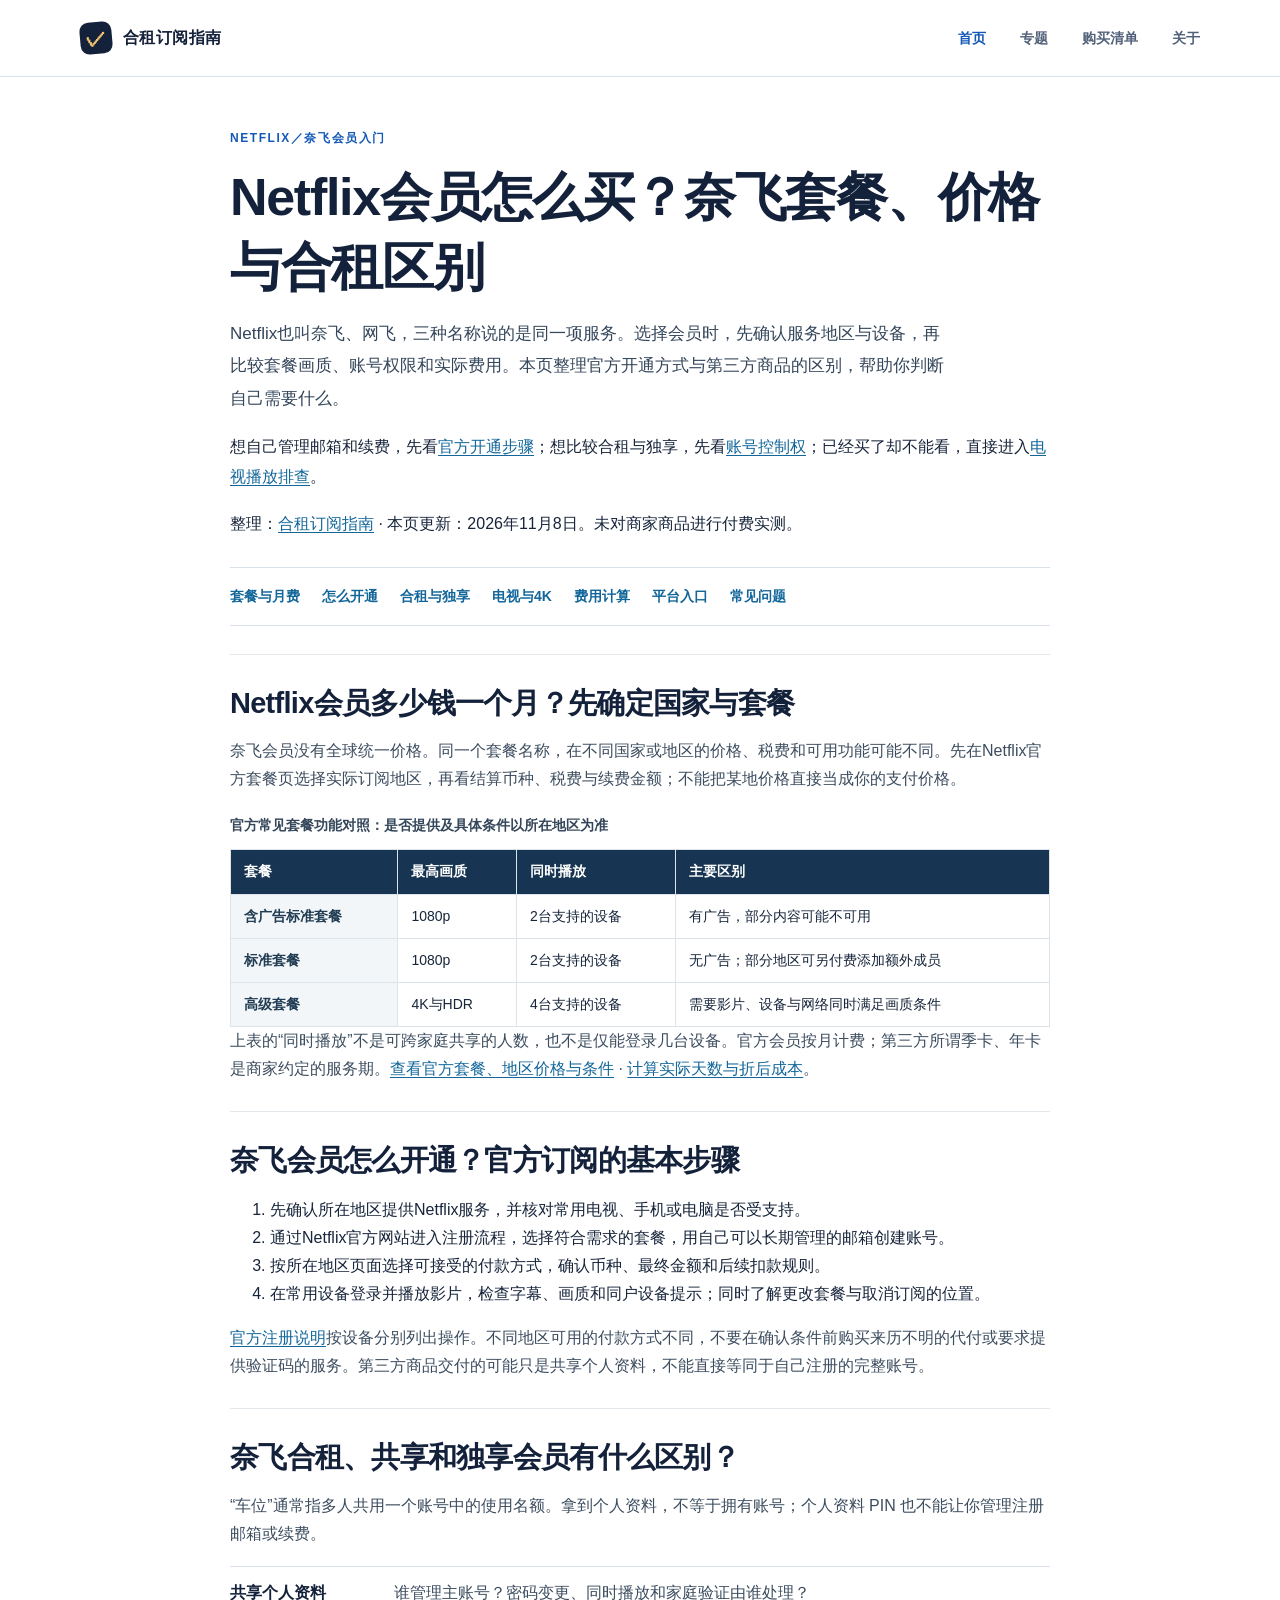
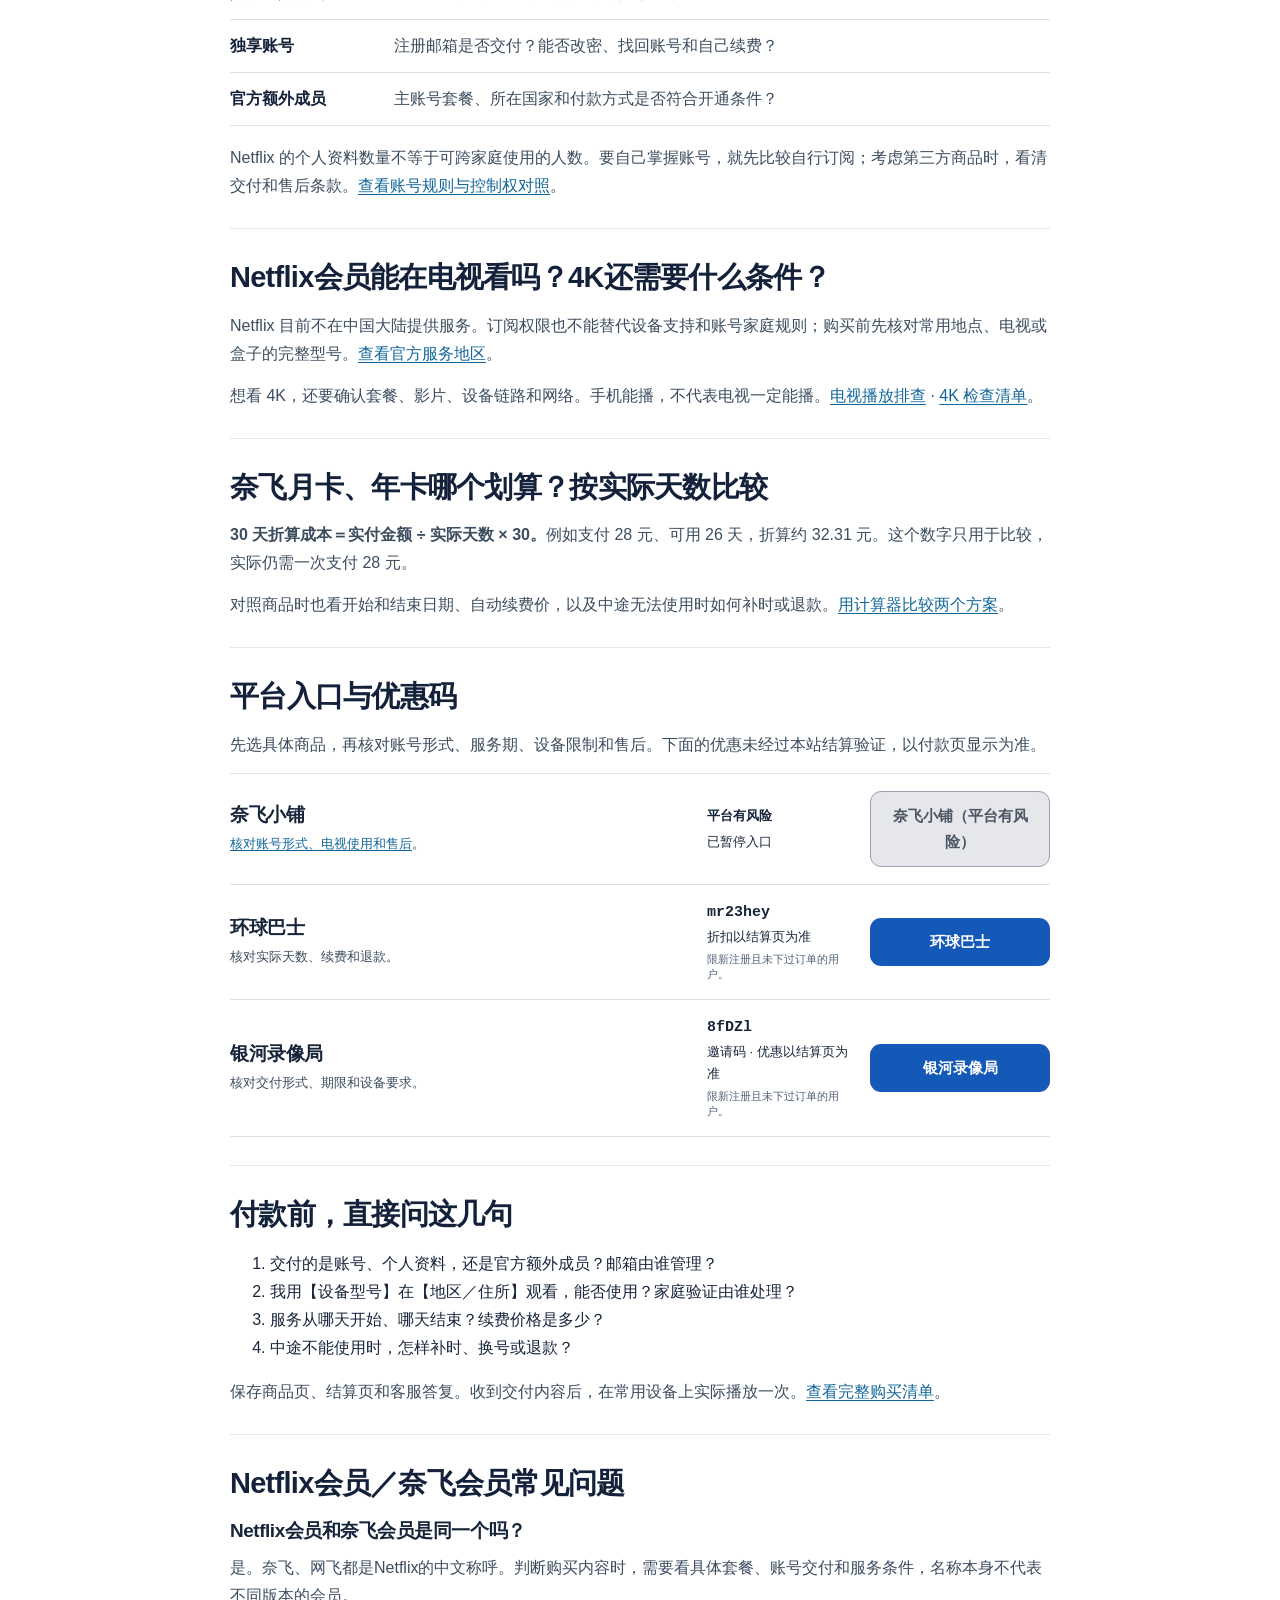
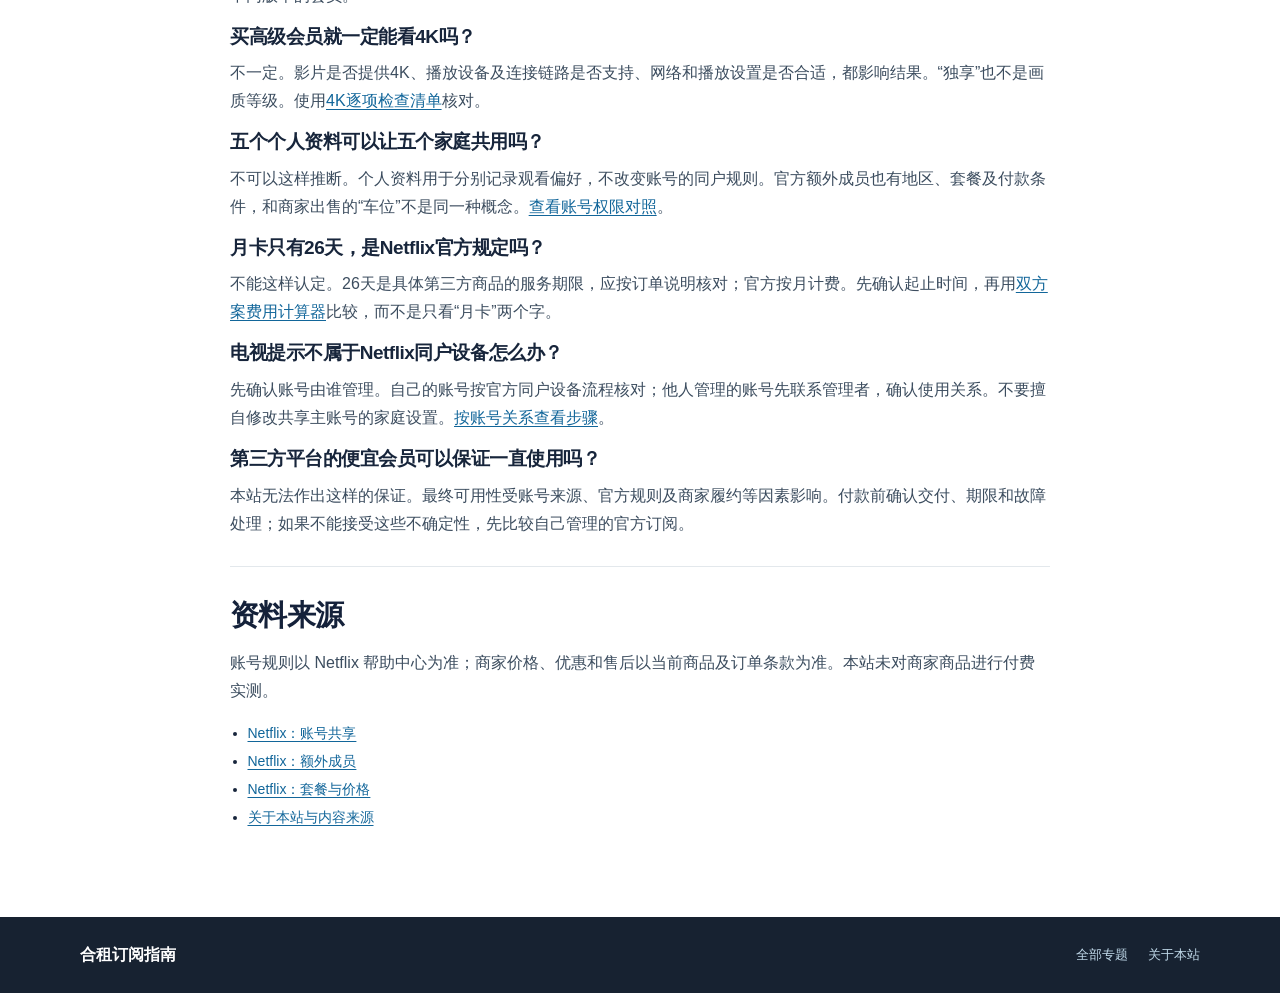
==== commit 673ee606: "Expand Netflix membership guide with plans, signup and practical answers" ====
--- a/index.html
+++ b/index.html
@@ -4,22 +4,22 @@
   <meta charset="utf-8">
   <meta name="viewport" content="width=device-width, initial-scale=1">
   <meta name="google-site-verification" content="bJpQYwbzift36gB1K4ZnMliaNjv_i9kEsfnW9Fzh4oY">
-  <meta name="description" content="Netflix（奈飞）会员怎么买？看清共享、独享和额外成员的账号权限，确认电视与4K条件，再按实际天数比较费用。附平台入口和购买前问题。">
+  <meta name="description" content="Netflix会员、奈飞会员怎么买？整理官方开通步骤、套餐画质与价格核对方法，比较合租与独享账号，附26天月卡计算器、电视同户设备和4K排查。">
   <meta name="theme-color" content="#101b32">
-  <title>Netflix会员怎么选？合租、独享、电视与费用｜合租订阅指南</title>
+  <title>Netflix会员购买指南：奈飞套餐价格、合租与独享区别｜合租订阅指南</title>
   <link rel="canonical" href="https://hezu-guide-netflix.github.io/subscription-guide/">
   <link rel="icon" href="assets/favicon.svg" type="image/svg+xml">
   <link rel="stylesheet" href="assets/style.css?v=compact-1">
 <meta property="og:type" content="website">
 <meta property="og:locale" content="zh_CN">
 <meta property="og:site_name" content="合租订阅指南">
-<meta property="og:title" content="Netflix会员怎么选？合租、独享、电视与费用｜合租订阅指南">
-<meta property="og:description" content="Netflix（奈飞）会员怎么买？看清共享、独享和额外成员的账号权限，确认电视与4K条件，再按实际天数比较费用。附平台入口和购买前问题。">
+<meta property="og:title" content="Netflix会员购买指南：奈飞套餐价格、合租与独享区别｜合租订阅指南">
+<meta property="og:description" content="Netflix会员、奈飞会员怎么买？整理官方开通步骤、套餐画质与价格核对方法，比较合租与独享账号，附26天月卡计算器、电视同户设备和4K排查。">
 <meta property="og:url" content="https://hezu-guide-netflix.github.io/subscription-guide/">
 <meta name="twitter:card" content="summary">
-<meta name="twitter:title" content="Netflix会员怎么选？合租、独享、电视与费用｜合租订阅指南">
-<meta name="twitter:description" content="Netflix（奈飞）会员怎么买？看清共享、独享和额外成员的账号权限，确认电视与4K条件，再按实际天数比较费用。附平台入口和购买前问题。">
-<script type="application/ld+json">{"@context":"https://schema.org","@graph":[{"@type":"WebSite","@id":"https://hezu-guide-netflix.github.io/subscription-guide/#website","url":"https://hezu-guide-netflix.github.io/subscription-guide/","name":"合租订阅指南","inLanguage":"zh-CN"},{"@type":"WebPage","@id":"https://hezu-guide-netflix.github.io/subscription-guide/#webpage","url":"https://hezu-guide-netflix.github.io/subscription-guide/","name":"Netflix会员怎么选？合租、独享、电视与费用｜合租订阅指南","description":"Netflix（奈飞）会员怎么买？看清共享、独享和额外成员的账号权限，确认电视与4K条件，再按实际天数比较费用。附平台入口和购买前问题。","inLanguage":"zh-CN","isPartOf":{"@id":"https://hezu-guide-netflix.github.io/subscription-guide/#website"},"dateModified":"2026-10-19"}]}</script>
+<meta name="twitter:title" content="Netflix会员购买指南：奈飞套餐价格、合租与独享区别｜合租订阅指南">
+<meta name="twitter:description" content="Netflix会员、奈飞会员怎么买？整理官方开通步骤、套餐画质与价格核对方法，比较合租与独享账号，附26天月卡计算器、电视同户设备和4K排查。">
+<script type="application/ld+json">{"@context":"https://schema.org","@graph":[{"@type":"WebSite","@id":"https://hezu-guide-netflix.github.io/subscription-guide/#website","url":"https://hezu-guide-netflix.github.io/subscription-guide/","name":"合租订阅指南","inLanguage":"zh-CN"},{"@type":"WebPage","@id":"https://hezu-guide-netflix.github.io/subscription-guide/#webpage","url":"https://hezu-guide-netflix.github.io/subscription-guide/","name":"Netflix会员购买指南：奈飞套餐价格、合租与独享区别｜合租订阅指南","description":"Netflix会员、奈飞会员怎么买？整理官方开通步骤、套餐画质与价格核对方法，比较合租与独享账号，附26天月卡计算器、电视同户设备和4K排查。","inLanguage":"zh-CN","isPartOf":{"@id":"https://hezu-guide-netflix.github.io/subscription-guide/#website"},"dateModified":"2026-11-08"}]}</script>
 </head>
 <body class="guide-home">
   <a class="skip" href="#main">跳到正文</a>
@@ -31,13 +31,28 @@
   </header>
   <main id="main" class="guide-shell wrap">
     <article class="guide-article">
-      <p class="eyebrow">Netflix 订阅与账号</p>
-      <h1>Netflix 会员怎么选？</h1>
-      <p class="guide-intro">选 Netflix（奈飞）会员，先弄清账号归谁、能不能在你的设备上看、实际能用多少天。只看“合租”“独享”或月均价格，很容易买错。</p>
-      <nav class="home-jump" aria-label="本页内容"><a href="#meaning">账号</a><a href="#watching">观看</a><a href="#cost">费用</a><a href="#platforms">平台入口</a><a href="#ask">购买前提问</a></nav>
+      <p class="eyebrow">Netflix／奈飞会员入门</p>
+      <h1>Netflix会员怎么买？奈飞套餐、价格与合租区别</h1>
+      <p class="guide-intro">Netflix也叫奈飞、网飞，三种名称说的是同一项服务。选择会员时，先确认服务地区与设备，再比较套餐画质、账号权限和实际费用。本页整理官方开通方式与第三方商品的区别，帮助你判断自己需要什么。</p>
+      <p>想自己管理邮箱和续费，先看<a href="#signup">官方开通步骤</a>；想比较合租与独享，先看<a href="#meaning">账号控制权</a>；已经买了却不能看，直接进入<a href="tv-playback.html">电视播放排查</a>。</p>
+      <p class="page-meta">整理：<a href="about.html">合租订阅指南</a> · 本页更新：<time datetime="2026-11-08">2026年11月8日</time>。未对商家商品进行付费实测。</p>
+      <nav class="home-jump" aria-label="本页内容"><a href="#plans">套餐与月费</a><a href="#signup">怎么开通</a><a href="#meaning">合租与独享</a><a href="#watching">电视与4K</a><a href="#cost">费用计算</a><a href="#platforms">平台入口</a><a href="#faq">常见问题</a></nav>
+
+      <section id="plans" class="guide-section">
+        <h2>Netflix会员多少钱一个月？先确定国家与套餐</h2>
+        <p>奈飞会员没有全球统一价格。同一个套餐名称，在不同国家或地区的价格、税费和可用功能可能不同。先在Netflix官方套餐页选择实际订阅地区，再看结算币种、税费与续费金额；不能把某地价格直接当成你的支付价格。</p>
+        <div class="guide-table-wrap"><table class="guide-table"><caption>官方常见套餐功能对照：是否提供及具体条件以所在地区为准</caption><thead><tr><th scope="col">套餐</th><th scope="col">最高画质</th><th scope="col">同时播放</th><th scope="col">主要区别</th></tr></thead><tbody><tr><th scope="row">含广告标准套餐</th><td>1080p</td><td>2台支持的设备</td><td>有广告，部分内容可能不可用</td></tr><tr><th scope="row">标准套餐</th><td>1080p</td><td>2台支持的设备</td><td>无广告；部分地区可另付费添加额外成员</td></tr><tr><th scope="row">高级套餐</th><td>4K与HDR</td><td>4台支持的设备</td><td>需要影片、设备与网络同时满足画质条件</td></tr></tbody></table></div>
+        <p>上表的“同时播放”不是可跨家庭共享的人数，也不是仅能登录几台设备。官方会员按月计费；第三方所谓季卡、年卡是商家约定的服务期。<a href="https://help.netflix.com/zh-cn/node/24926" target="_blank" rel="noopener noreferrer">查看官方套餐、地区价格与条件</a> · <a href="subscription-cost.html">计算实际天数与折后成本</a>。</p>
+      </section>
+
+      <section id="signup" class="guide-section">
+        <h2>奈飞会员怎么开通？官方订阅的基本步骤</h2>
+        <ol><li>先确认所在地区提供Netflix服务，并核对常用电视、手机或电脑是否受支持。</li><li>通过Netflix官方网站进入注册流程，选择符合需求的套餐，用自己可以长期管理的邮箱创建账号。</li><li>按所在地区页面选择可接受的付款方式，确认币种、最终金额和后续扣款规则。</li><li>在常用设备登录并播放影片，检查字幕、画质和同户设备提示；同时了解更改套餐与取消订阅的位置。</li></ol>
+        <p><a href="https://help.netflix.com/zh-cn/node/112419" target="_blank" rel="noopener noreferrer">官方注册说明</a>按设备分别列出操作。不同地区可用的付款方式不同，不要在确认条件前购买来历不明的代付或要求提供验证码的服务。第三方商品交付的可能只是共享个人资料，不能直接等同于自己注册的完整账号。</p>
+      </section>
 
       <section id="meaning" class="guide-section">
-        <h2>“车位”给你的是什么？</h2>
+        <h2>奈飞合租、共享和独享会员有什么区别？</h2>
         <p>“车位”通常指多人共用一个账号中的使用名额。拿到个人资料，不等于拥有账号；个人资料 PIN 也不能让你管理注册邮箱或续费。</p>
         <div class="account-list">
           <div><strong>共享个人资料</strong><p>谁管理主账号？密码变更、同时播放和家庭验证由谁处理？</p></div>
@@ -48,13 +63,13 @@
       </section>
 
       <section id="watching" class="guide-section">
-        <h2>买之前，先确认能不能看</h2>
+        <h2>Netflix会员能在电视看吗？4K还需要什么条件？</h2>
         <p>Netflix 目前不在中国大陆提供服务。订阅权限也不能替代设备支持和账号家庭规则；购买前先核对常用地点、电视或盒子的完整型号。<a href="https://help.netflix.com/en/node/14164" target="_blank" rel="noopener noreferrer">查看官方服务地区</a>。</p>
         <p>想看 4K，还要确认套餐、影片、设备链路和网络。手机能播，不代表电视一定能播。<a href="tv-playback.html">电视播放排查</a> · <a href="netflix-4k.html">4K 检查清单</a>。</p>
       </section>
 
       <section id="cost" class="guide-section">
-        <h2>月卡 26 天，怎么算价格？</h2>
+        <h2>奈飞月卡、年卡哪个划算？按实际天数比较</h2>
         <p><strong>30 天折算成本＝实付金额 ÷ 实际天数 × 30。</strong>例如支付 28 元、可用 26 天，折算约 32.31 元。这个数字只用于比较，实际仍需一次支付 28 元。</p>
         <p>对照商品时也看开始和结束日期、自动续费价，以及中途无法使用时如何补时或退款。<a href="subscription-cost.html#calculator">用计算器比较两个方案</a>。</p>
       </section>
@@ -92,6 +107,22 @@
         <p>保存商品页、结算页和客服答复。收到交付内容后，在常用设备上实际播放一次。<a href="checklist.html">查看完整购买清单</a>。</p>
       </section>
 
+      <section id="faq" class="guide-section">
+        <h2>Netflix会员／奈飞会员常见问题</h2>
+        <h3>Netflix会员和奈飞会员是同一个吗？</h3>
+        <p>是。奈飞、网飞都是Netflix的中文称呼。判断购买内容时，需要看具体套餐、账号交付和服务条件，名称本身不代表不同版本的会员。</p>
+        <h3>买高级会员就一定能看4K吗？</h3>
+        <p>不一定。影片是否提供4K、播放设备及连接链路是否支持、网络和播放设置是否合适，都影响结果。“独享”也不是画质等级。使用<a href="netflix-4k.html#check">4K逐项检查清单</a>核对。</p>
+        <h3>五个个人资料可以让五个家庭共用吗？</h3>
+        <p>不可以这样推断。个人资料用于分别记录观看偏好，不改变账号的同户规则。官方额外成员也有地区、套餐及付款条件，和商家出售的“车位”不是同一种概念。<a href="rules.html">查看账号权限对照</a>。</p>
+        <h3>月卡只有26天，是Netflix官方规定吗？</h3>
+        <p>不能这样认定。26天是具体第三方商品的服务期限，应按订单说明核对；官方按月计费。先确认起止时间，再用<a href="subscription-cost.html#calculator">双方案费用计算器</a>比较，而不是只看“月卡”两个字。</p>
+        <h3>电视提示不属于Netflix同户设备怎么办？</h3>
+        <p>先确认账号由谁管理。自己的账号按官方同户设备流程核对；他人管理的账号先联系管理者，确认使用关系。不要擅自修改共享主账号的家庭设置。<a href="tv-playback.html#household">按账号关系查看步骤</a>。</p>
+        <h3>第三方平台的便宜会员可以保证一直使用吗？</h3>
+        <p>本站无法作出这样的保证。最终可用性受账号来源、官方规则及商家履约等因素影响。付款前确认交付、期限和故障处理；如果不能接受这些不确定性，先比较自己管理的官方订阅。</p>
+      </section>
+
       <section id="sources" class="guide-section guide-sources">
         <h2>资料来源</h2>
         <p>账号规则以 Netflix 帮助中心为准；商家价格、优惠和售后以当前商品及订单条款为准。本站未对商家商品进行付费实测。</p>
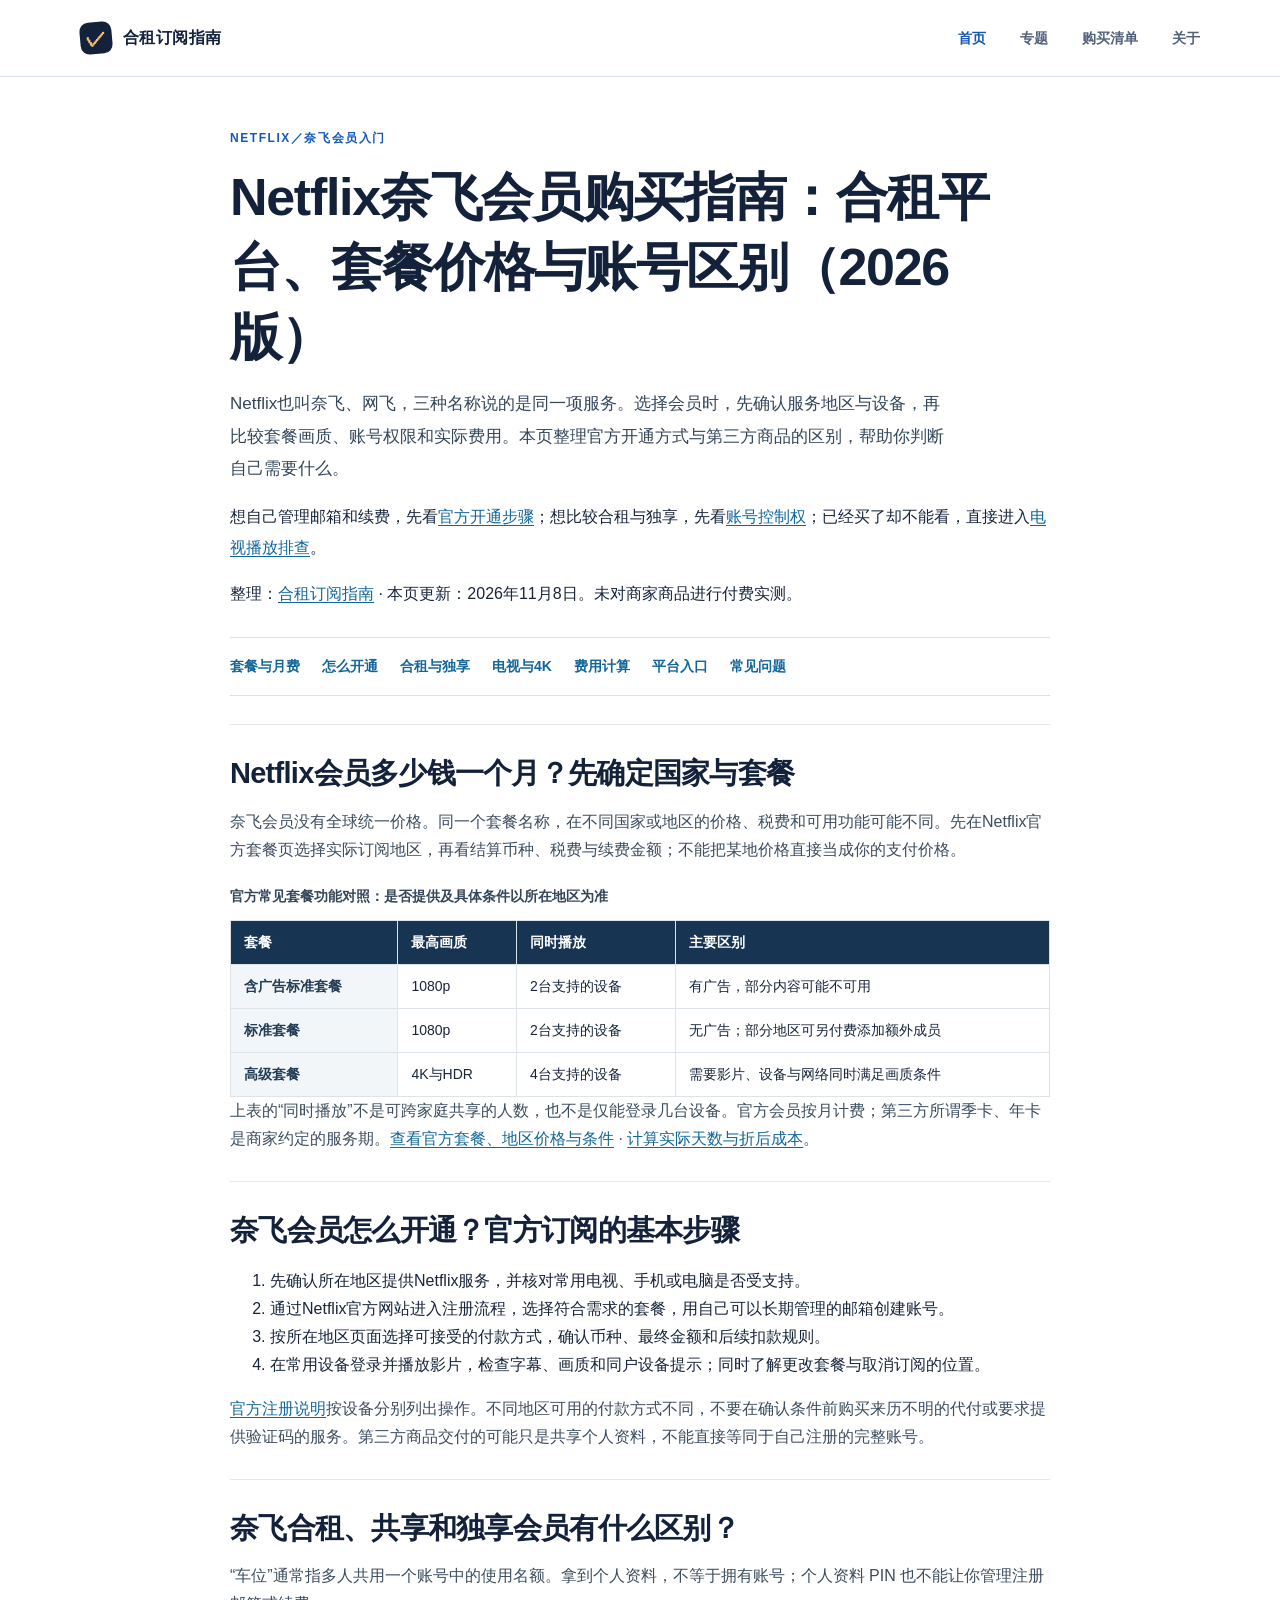
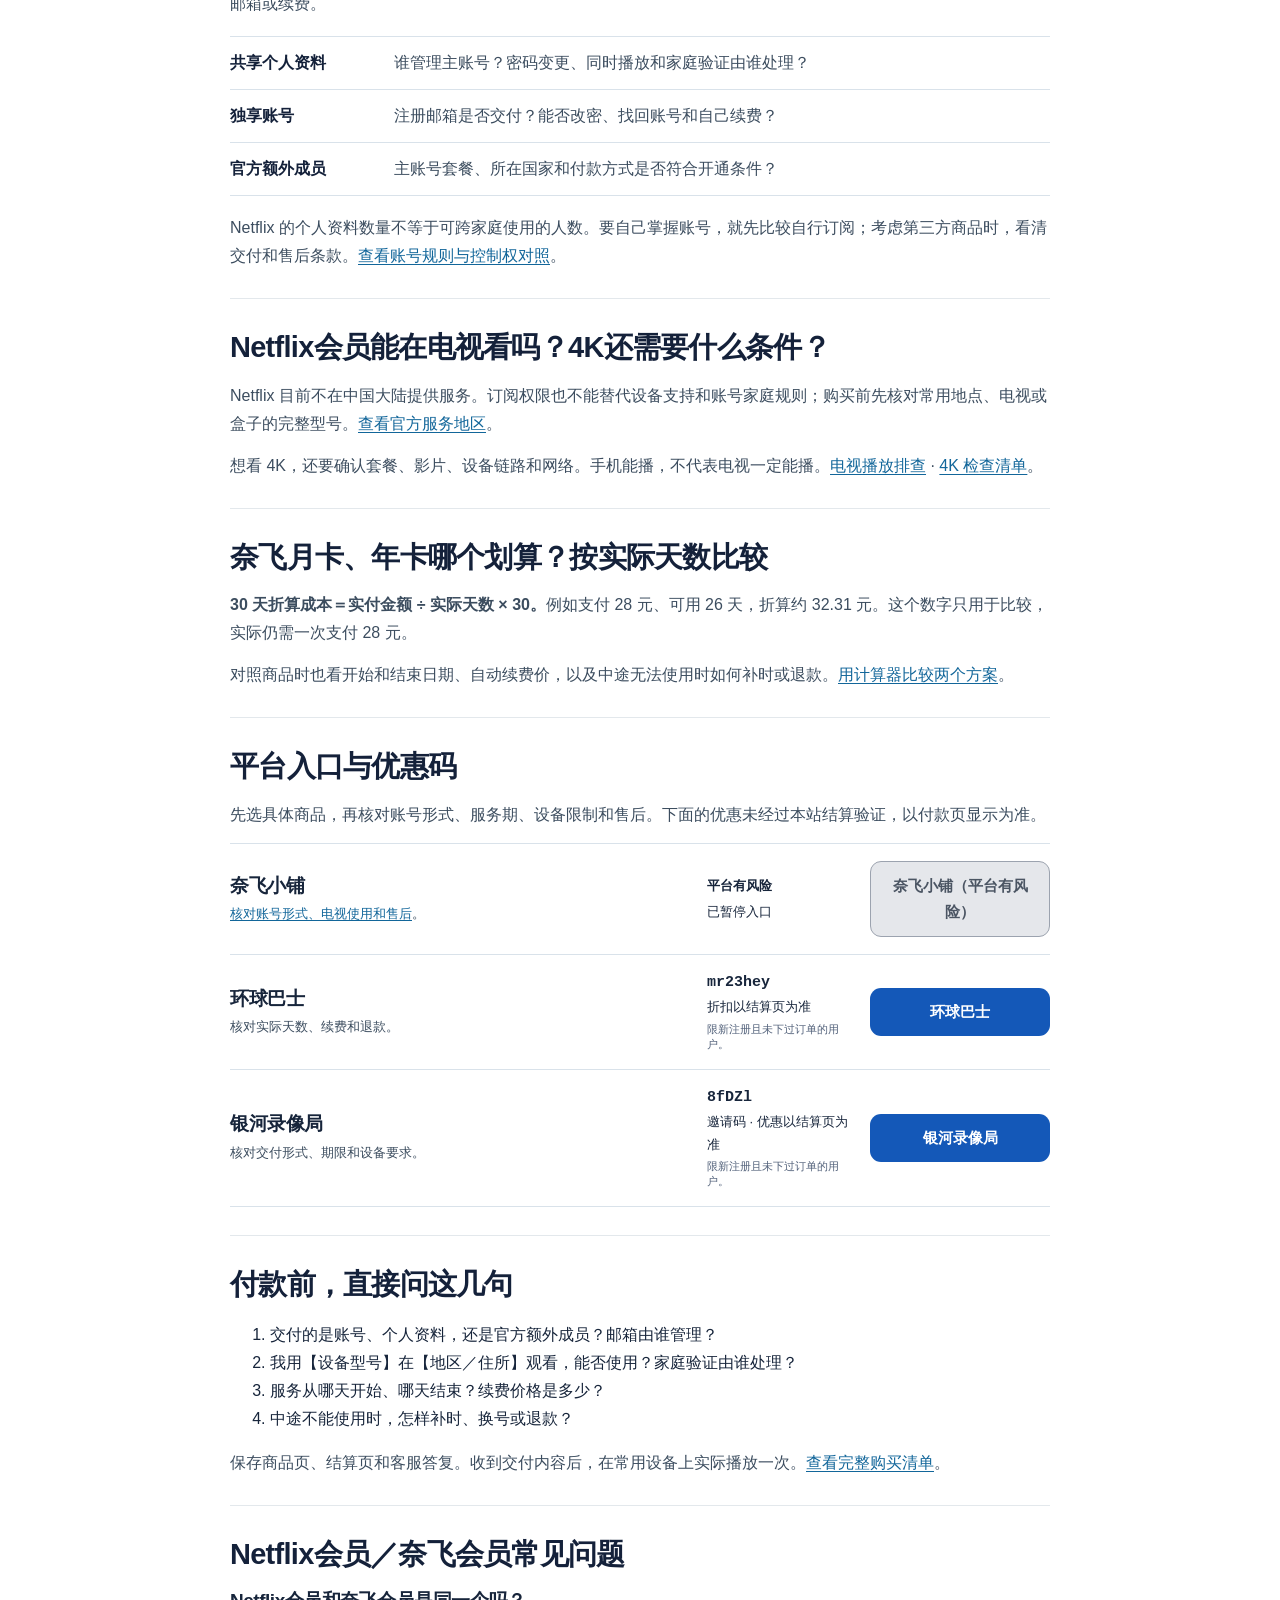
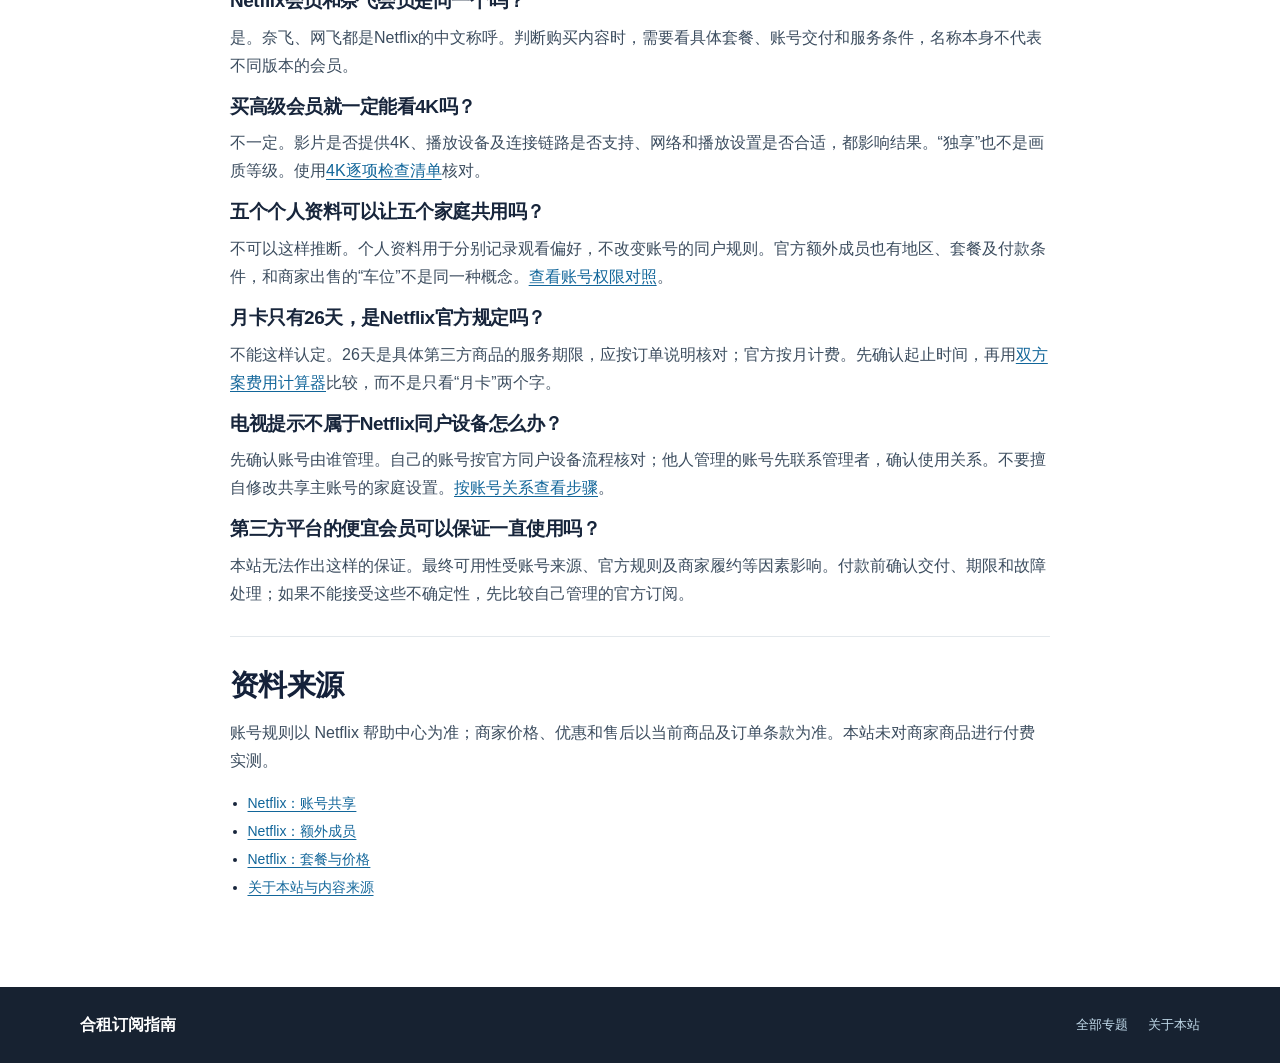
==== commit de5b6ca8: "Refine homepage guide title to match membership and platform topics" ====
--- a/index.html
+++ b/index.html
@@ -6,20 +6,20 @@
   <meta name="google-site-verification" content="bJpQYwbzift36gB1K4ZnMliaNjv_i9kEsfnW9Fzh4oY">
   <meta name="description" content="Netflix会员、奈飞会员怎么买？整理官方开通步骤、套餐画质与价格核对方法，比较合租与独享账号，附26天月卡计算器、电视同户设备和4K排查。">
   <meta name="theme-color" content="#101b32">
-  <title>Netflix会员购买指南：奈飞套餐价格、合租与独享区别｜合租订阅指南</title>
+  <title>Netflix奈飞会员购买指南：合租平台、套餐价格与账号区别（2026版）｜合租订阅指南</title>
   <link rel="canonical" href="https://hezu-guide-netflix.github.io/subscription-guide/">
   <link rel="icon" href="assets/favicon.svg" type="image/svg+xml">
   <link rel="stylesheet" href="assets/style.css?v=compact-1">
 <meta property="og:type" content="website">
 <meta property="og:locale" content="zh_CN">
 <meta property="og:site_name" content="合租订阅指南">
-<meta property="og:title" content="Netflix会员购买指南：奈飞套餐价格、合租与独享区别｜合租订阅指南">
+<meta property="og:title" content="Netflix奈飞会员购买指南：合租平台、套餐价格与账号区别（2026版）｜合租订阅指南">
 <meta property="og:description" content="Netflix会员、奈飞会员怎么买？整理官方开通步骤、套餐画质与价格核对方法，比较合租与独享账号，附26天月卡计算器、电视同户设备和4K排查。">
 <meta property="og:url" content="https://hezu-guide-netflix.github.io/subscription-guide/">
 <meta name="twitter:card" content="summary">
-<meta name="twitter:title" content="Netflix会员购买指南：奈飞套餐价格、合租与独享区别｜合租订阅指南">
+<meta name="twitter:title" content="Netflix奈飞会员购买指南：合租平台、套餐价格与账号区别（2026版）｜合租订阅指南">
 <meta name="twitter:description" content="Netflix会员、奈飞会员怎么买？整理官方开通步骤、套餐画质与价格核对方法，比较合租与独享账号，附26天月卡计算器、电视同户设备和4K排查。">
-<script type="application/ld+json">{"@context":"https://schema.org","@graph":[{"@type":"WebSite","@id":"https://hezu-guide-netflix.github.io/subscription-guide/#website","url":"https://hezu-guide-netflix.github.io/subscription-guide/","name":"合租订阅指南","inLanguage":"zh-CN"},{"@type":"WebPage","@id":"https://hezu-guide-netflix.github.io/subscription-guide/#webpage","url":"https://hezu-guide-netflix.github.io/subscription-guide/","name":"Netflix会员购买指南：奈飞套餐价格、合租与独享区别｜合租订阅指南","description":"Netflix会员、奈飞会员怎么买？整理官方开通步骤、套餐画质与价格核对方法，比较合租与独享账号，附26天月卡计算器、电视同户设备和4K排查。","inLanguage":"zh-CN","isPartOf":{"@id":"https://hezu-guide-netflix.github.io/subscription-guide/#website"},"dateModified":"2026-11-08"}]}</script>
+<script type="application/ld+json">{"@context":"https://schema.org","@graph":[{"@type":"WebSite","@id":"https://hezu-guide-netflix.github.io/subscription-guide/#website","url":"https://hezu-guide-netflix.github.io/subscription-guide/","name":"合租订阅指南","inLanguage":"zh-CN"},{"@type":"WebPage","@id":"https://hezu-guide-netflix.github.io/subscription-guide/#webpage","url":"https://hezu-guide-netflix.github.io/subscription-guide/","name":"Netflix奈飞会员购买指南：合租平台、套餐价格与账号区别（2026版）｜合租订阅指南","description":"Netflix会员、奈飞会员怎么买？整理官方开通步骤、套餐画质与价格核对方法，比较合租与独享账号，附26天月卡计算器、电视同户设备和4K排查。","inLanguage":"zh-CN","isPartOf":{"@id":"https://hezu-guide-netflix.github.io/subscription-guide/#website"},"dateModified":"2026-11-08"}]}</script>
 </head>
 <body class="guide-home">
   <a class="skip" href="#main">跳到正文</a>
@@ -32,7 +32,7 @@
   <main id="main" class="guide-shell wrap">
     <article class="guide-article">
       <p class="eyebrow">Netflix／奈飞会员入门</p>
-      <h1>Netflix会员怎么买？奈飞套餐、价格与合租区别</h1>
+      <h1>Netflix奈飞会员购买指南：合租平台、套餐价格与账号区别（2026版）</h1>
       <p class="guide-intro">Netflix也叫奈飞、网飞，三种名称说的是同一项服务。选择会员时，先确认服务地区与设备，再比较套餐画质、账号权限和实际费用。本页整理官方开通方式与第三方商品的区别，帮助你判断自己需要什么。</p>
       <p>想自己管理邮箱和续费，先看<a href="#signup">官方开通步骤</a>；想比较合租与独享，先看<a href="#meaning">账号控制权</a>；已经买了却不能看，直接进入<a href="tv-playback.html">电视播放排查</a>。</p>
       <p class="page-meta">整理：<a href="about.html">合租订阅指南</a> · 本页更新：<time datetime="2026-11-08">2026年11月8日</time>。未对商家商品进行付费实测。</p>
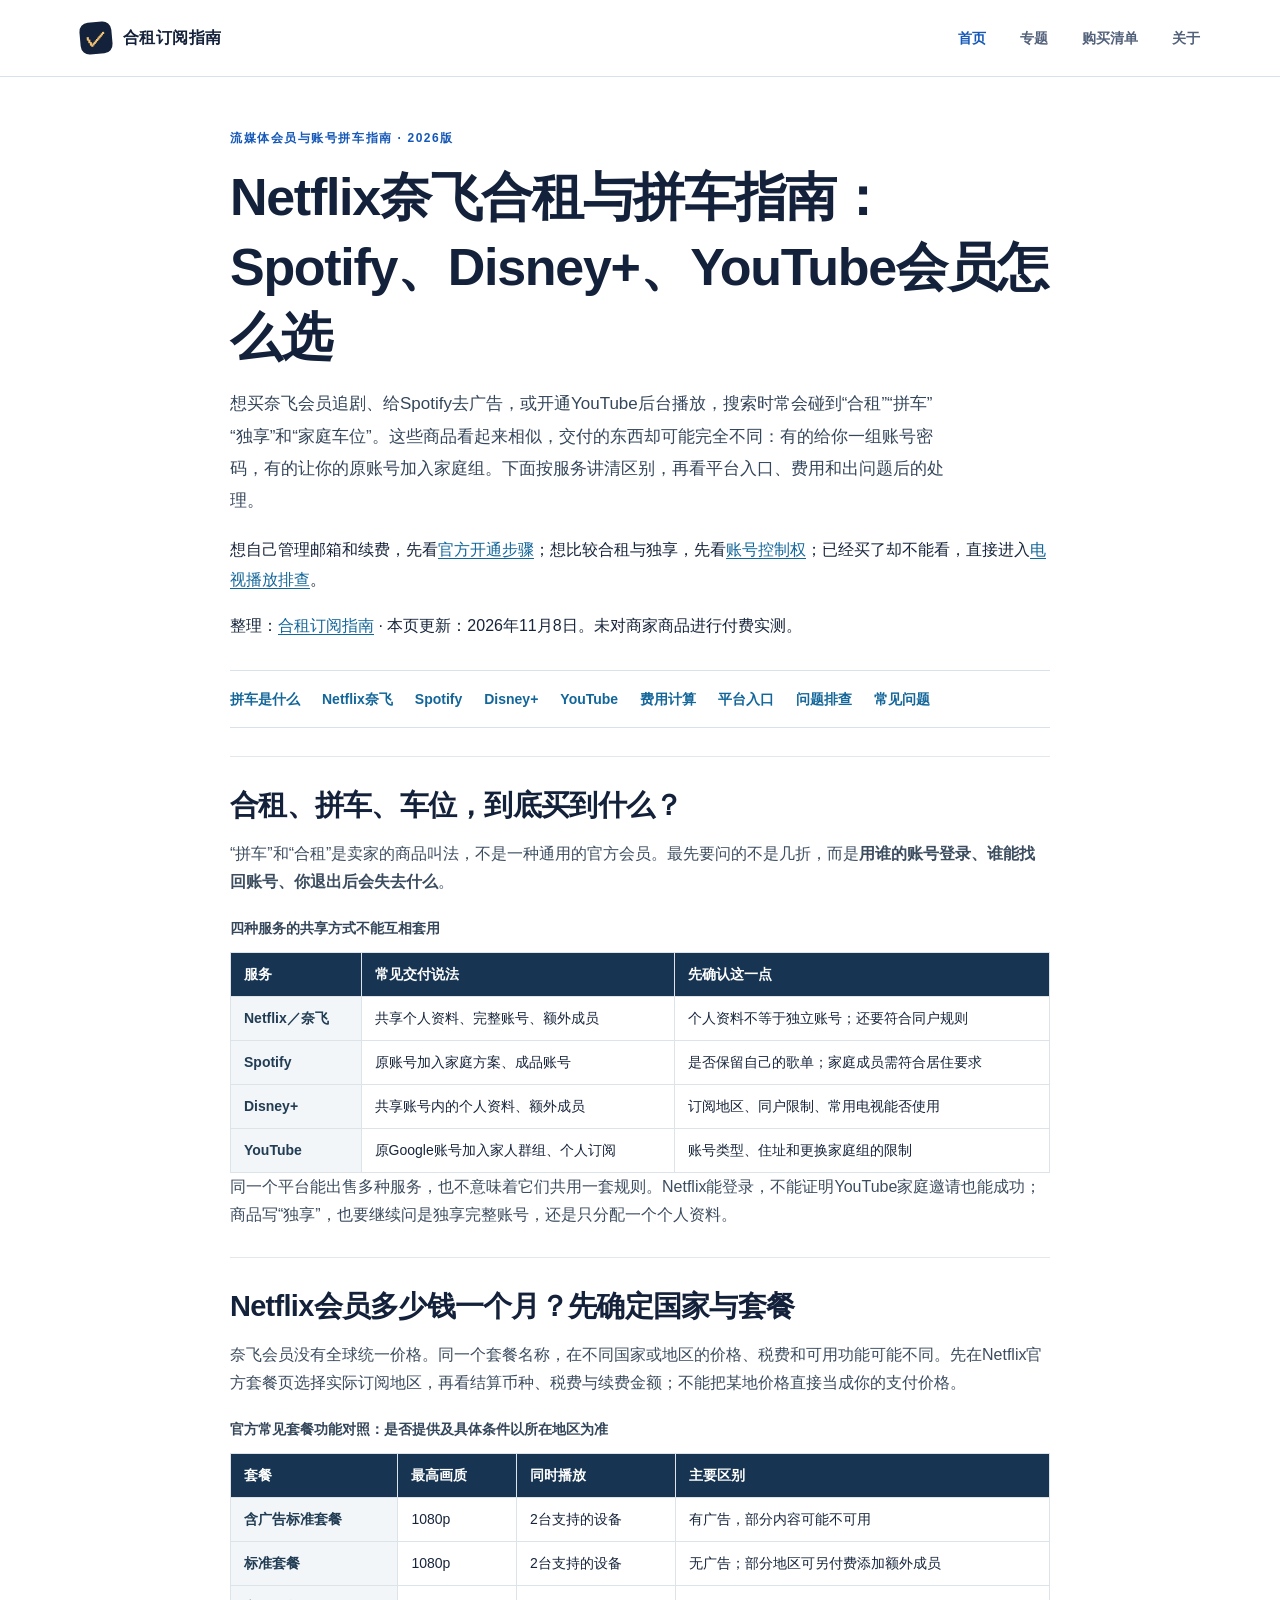
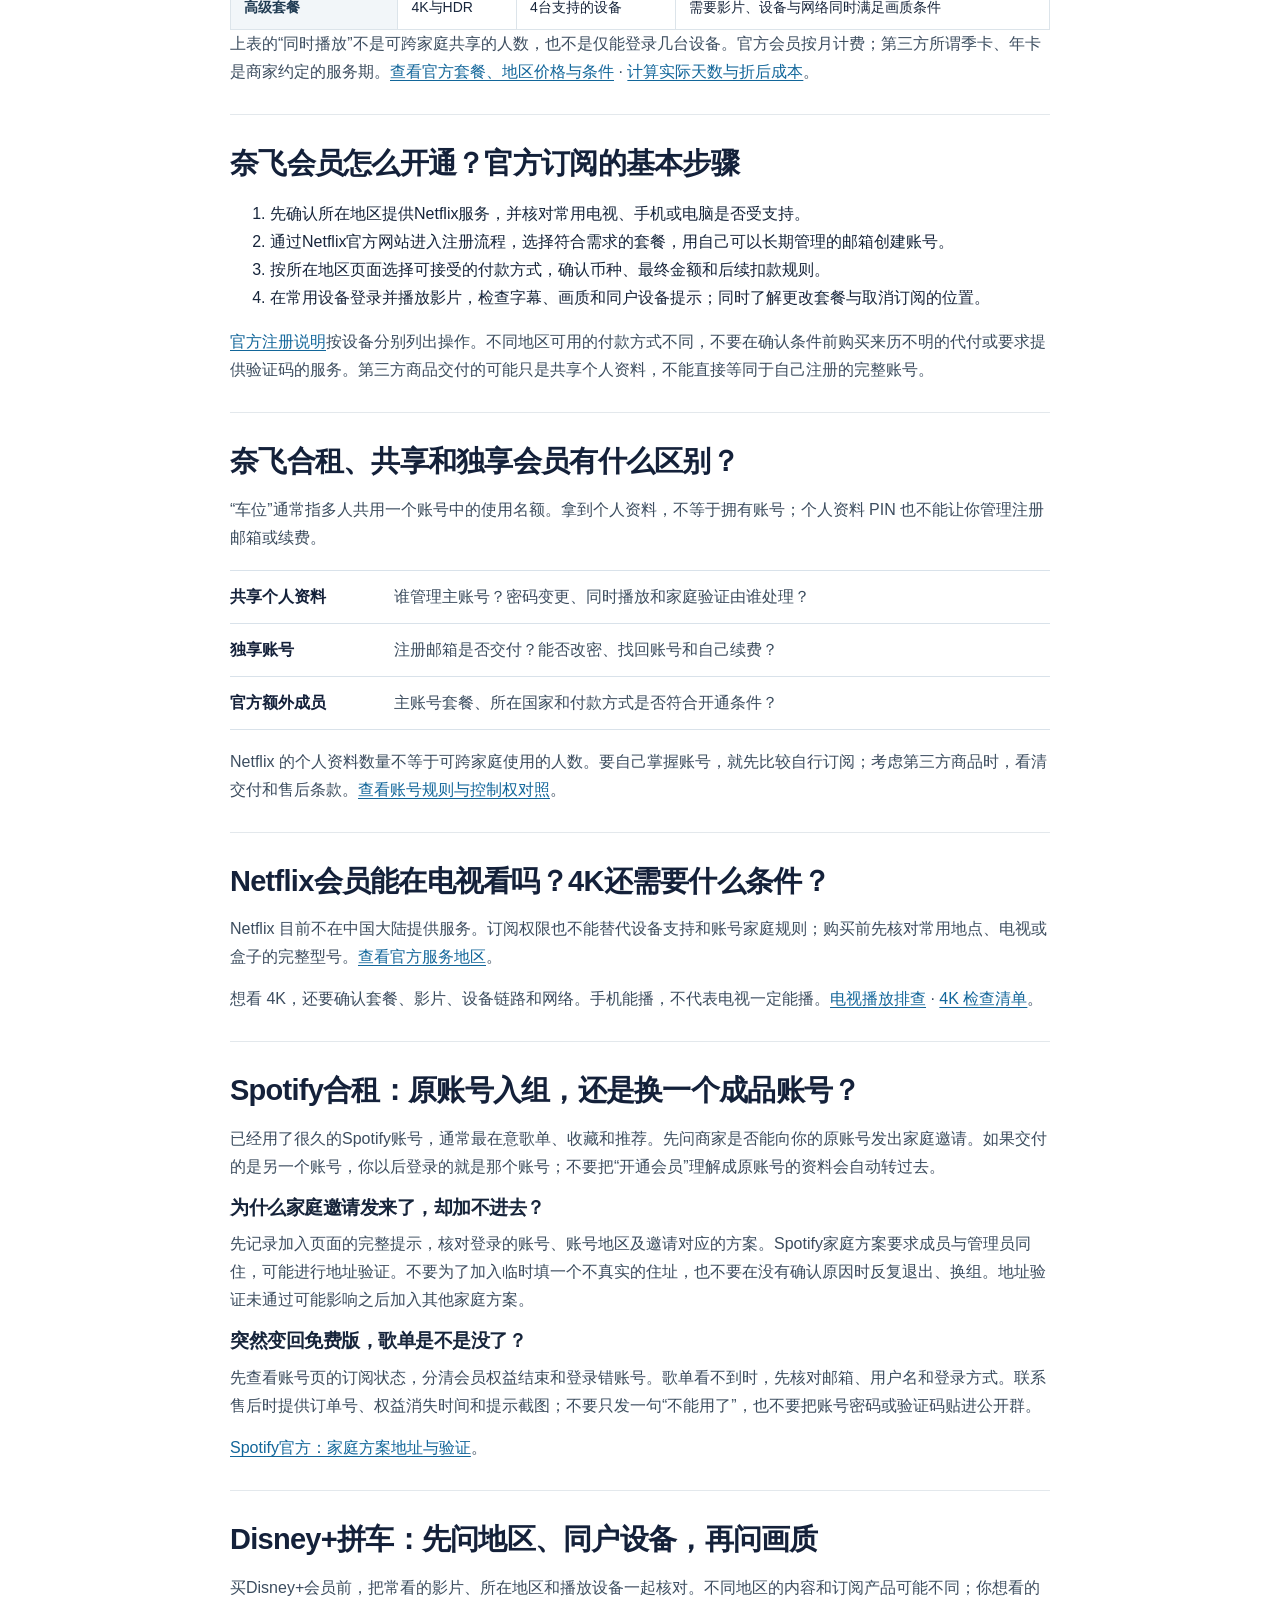
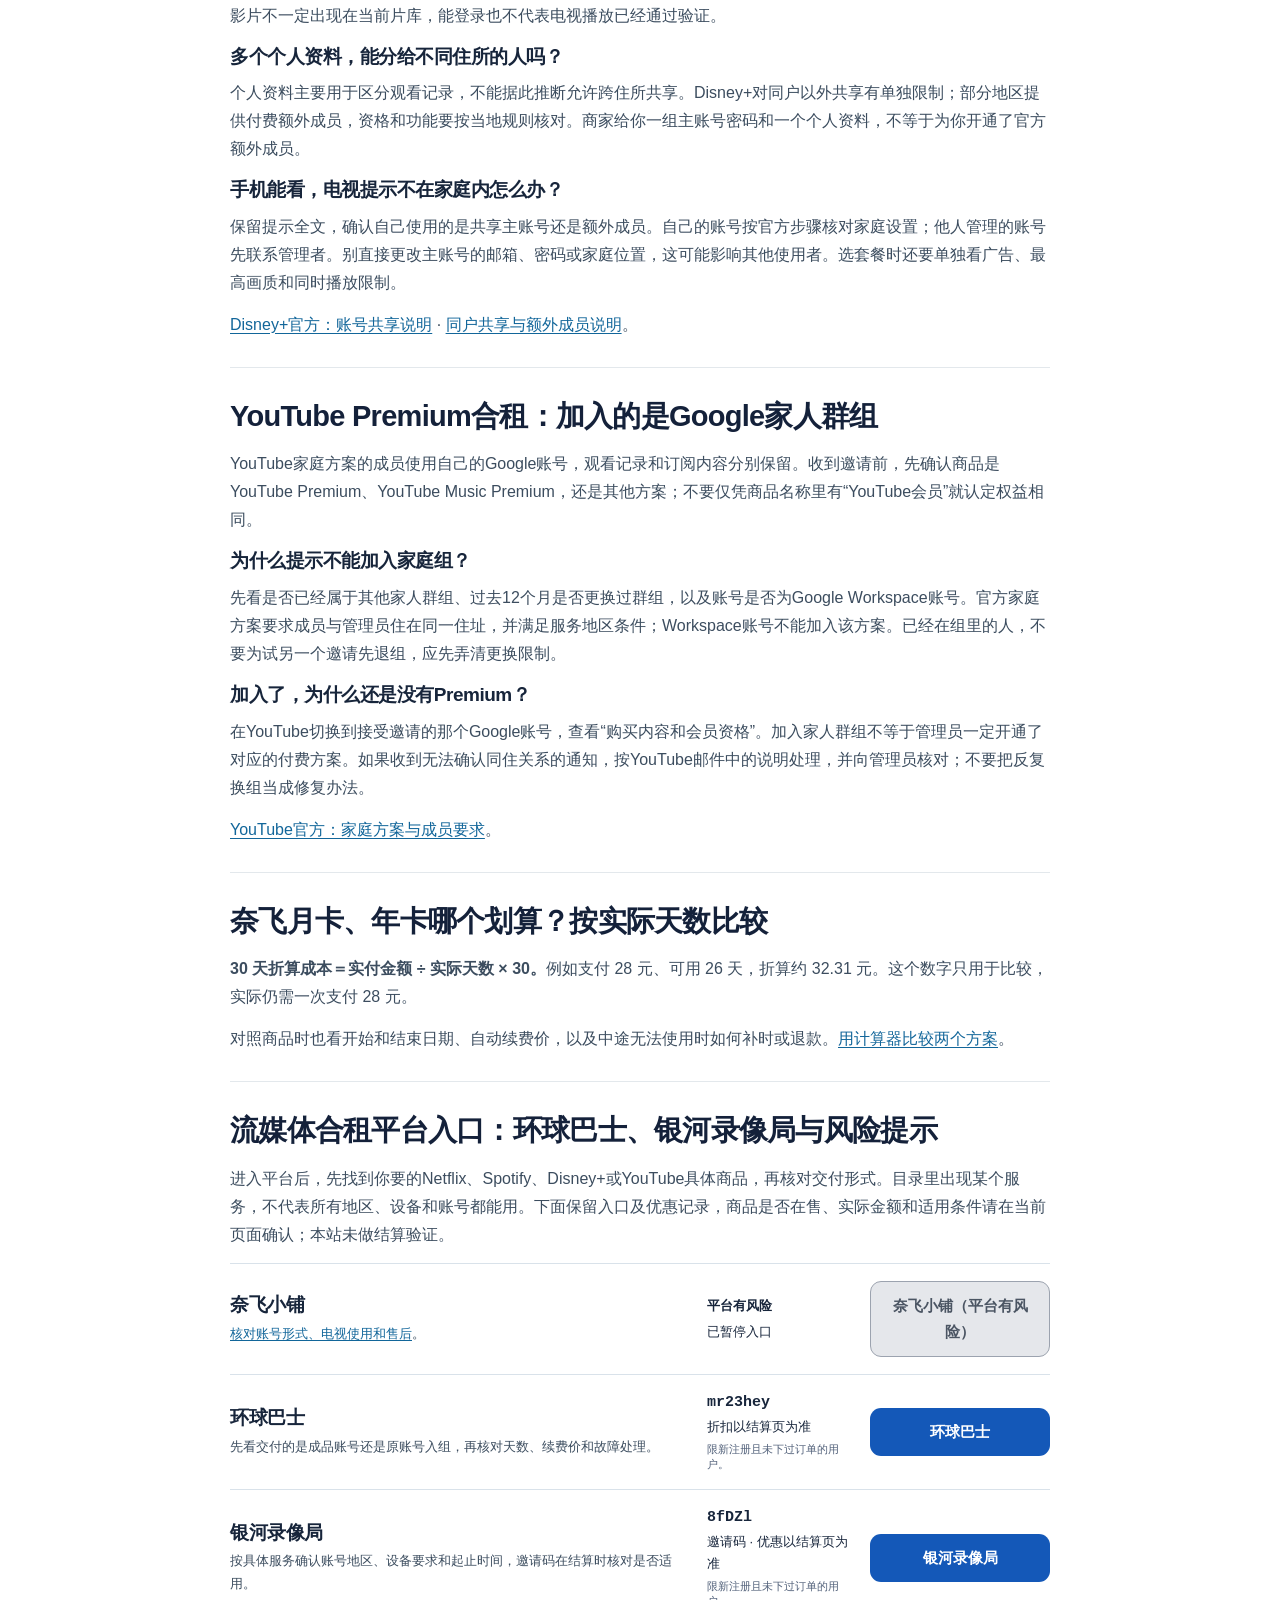
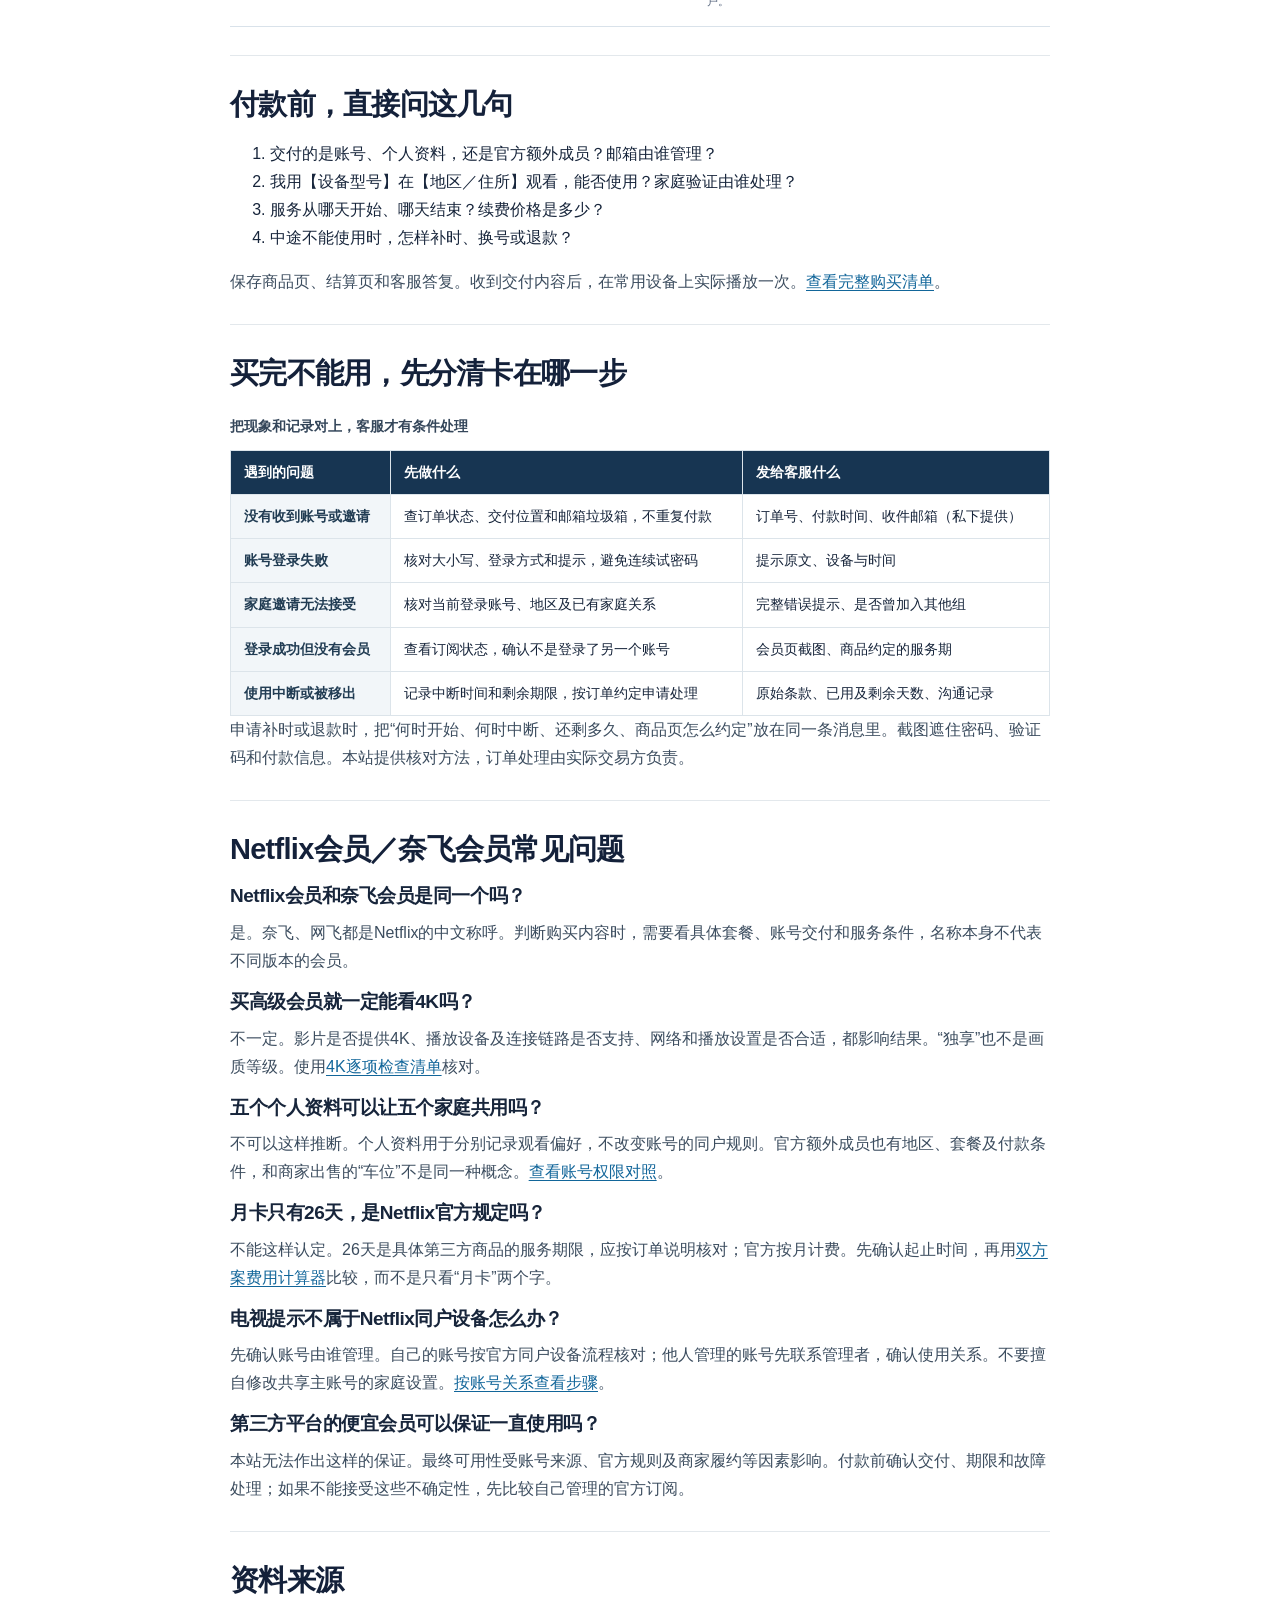
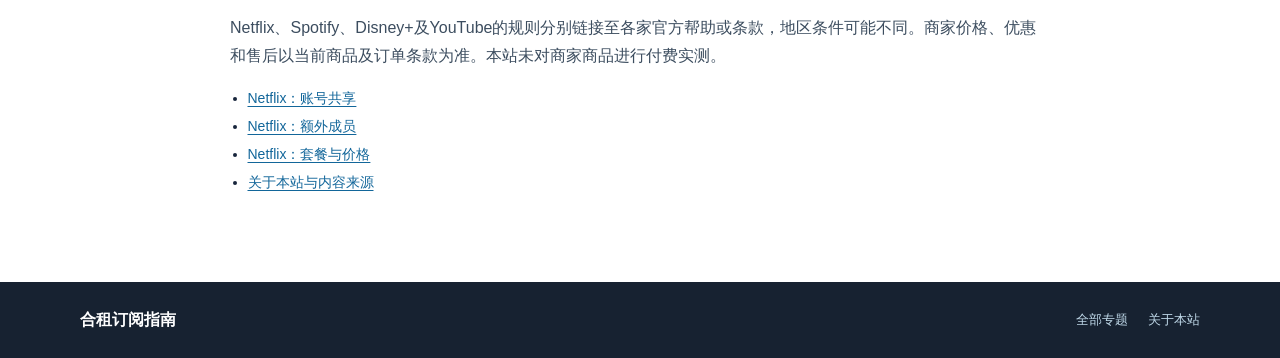
==== commit d64a60ac: "Expand streaming carpool guide for Spotify Disney Plus and YouTube" ====
--- a/index.html
+++ b/index.html
@@ -4,22 +4,22 @@
   <meta charset="utf-8">
   <meta name="viewport" content="width=device-width, initial-scale=1">
   <meta name="google-site-verification" content="bJpQYwbzift36gB1K4ZnMliaNjv_i9kEsfnW9Fzh4oY">
-  <meta name="description" content="Netflix会员、奈飞会员怎么买？整理官方开通步骤、套餐画质与价格核对方法，比较合租与独享账号，附26天月卡计算器、电视同户设备和4K排查。">
+  <meta name="description" content="Netflix奈飞、Spotify、Disney+、YouTube会员合租拼车怎么选？说明账号交付、家庭共享与地区要求，整理平台入口、优惠码、费用计算及邀请失败、会员失效的处理方法。">
   <meta name="theme-color" content="#101b32">
-  <title>Netflix奈飞会员购买指南：合租平台、套餐价格与账号区别（2026版）｜合租订阅指南</title>
+  <title>Netflix奈飞合租拼车指南：Spotify、Disney+、YouTube会员（2026版）｜合租订阅指南</title>
   <link rel="canonical" href="https://hezu-guide-netflix.github.io/subscription-guide/">
   <link rel="icon" href="assets/favicon.svg" type="image/svg+xml">
   <link rel="stylesheet" href="assets/style.css?v=compact-1">
 <meta property="og:type" content="website">
 <meta property="og:locale" content="zh_CN">
 <meta property="og:site_name" content="合租订阅指南">
-<meta property="og:title" content="Netflix奈飞会员购买指南：合租平台、套餐价格与账号区别（2026版）｜合租订阅指南">
-<meta property="og:description" content="Netflix会员、奈飞会员怎么买？整理官方开通步骤、套餐画质与价格核对方法，比较合租与独享账号，附26天月卡计算器、电视同户设备和4K排查。">
+<meta property="og:title" content="Netflix奈飞合租拼车指南：Spotify、Disney+、YouTube会员（2026版）｜合租订阅指南">
+<meta property="og:description" content="Netflix奈飞、Spotify、Disney+、YouTube会员合租拼车怎么选？说明账号交付、家庭共享与地区要求，整理平台入口、优惠码、费用计算及邀请失败、会员失效的处理方法。">
 <meta property="og:url" content="https://hezu-guide-netflix.github.io/subscription-guide/">
 <meta name="twitter:card" content="summary">
-<meta name="twitter:title" content="Netflix奈飞会员购买指南：合租平台、套餐价格与账号区别（2026版）｜合租订阅指南">
-<meta name="twitter:description" content="Netflix会员、奈飞会员怎么买？整理官方开通步骤、套餐画质与价格核对方法，比较合租与独享账号，附26天月卡计算器、电视同户设备和4K排查。">
-<script type="application/ld+json">{"@context":"https://schema.org","@graph":[{"@type":"WebSite","@id":"https://hezu-guide-netflix.github.io/subscription-guide/#website","url":"https://hezu-guide-netflix.github.io/subscription-guide/","name":"合租订阅指南","inLanguage":"zh-CN"},{"@type":"WebPage","@id":"https://hezu-guide-netflix.github.io/subscription-guide/#webpage","url":"https://hezu-guide-netflix.github.io/subscription-guide/","name":"Netflix奈飞会员购买指南：合租平台、套餐价格与账号区别（2026版）｜合租订阅指南","description":"Netflix会员、奈飞会员怎么买？整理官方开通步骤、套餐画质与价格核对方法，比较合租与独享账号，附26天月卡计算器、电视同户设备和4K排查。","inLanguage":"zh-CN","isPartOf":{"@id":"https://hezu-guide-netflix.github.io/subscription-guide/#website"},"dateModified":"2026-11-08"}]}</script>
+<meta name="twitter:title" content="Netflix奈飞合租拼车指南：Spotify、Disney+、YouTube会员（2026版）｜合租订阅指南">
+<meta name="twitter:description" content="Netflix奈飞、Spotify、Disney+、YouTube会员合租拼车怎么选？说明账号交付、家庭共享与地区要求，整理平台入口、优惠码、费用计算及邀请失败、会员失效的处理方法。">
+<script type="application/ld+json">{"@context":"https://schema.org","@graph":[{"@type":"WebSite","@id":"https://hezu-guide-netflix.github.io/subscription-guide/#website","url":"https://hezu-guide-netflix.github.io/subscription-guide/","name":"合租订阅指南","inLanguage":"zh-CN"},{"@type":"WebPage","@id":"https://hezu-guide-netflix.github.io/subscription-guide/#webpage","url":"https://hezu-guide-netflix.github.io/subscription-guide/","name":"Netflix奈飞合租拼车指南：Spotify、Disney+、YouTube会员（2026版）｜合租订阅指南","description":"Netflix奈飞、Spotify、Disney+、YouTube会员合租拼车怎么选？说明账号交付、家庭共享与地区要求，整理平台入口、优惠码、费用计算及邀请失败、会员失效的处理方法。","inLanguage":"zh-CN","isPartOf":{"@id":"https://hezu-guide-netflix.github.io/subscription-guide/#website"},"dateModified":"2026-11-08"}]}</script>
 </head>
 <body class="guide-home">
   <a class="skip" href="#main">跳到正文</a>
@@ -31,12 +31,19 @@
   </header>
   <main id="main" class="guide-shell wrap">
     <article class="guide-article">
-      <p class="eyebrow">Netflix／奈飞会员入门</p>
-      <h1>Netflix奈飞会员购买指南：合租平台、套餐价格与账号区别（2026版）</h1>
-      <p class="guide-intro">Netflix也叫奈飞、网飞，三种名称说的是同一项服务。选择会员时，先确认服务地区与设备，再比较套餐画质、账号权限和实际费用。本页整理官方开通方式与第三方商品的区别，帮助你判断自己需要什么。</p>
+      <p class="eyebrow">流媒体会员与账号拼车指南 · 2026版</p>
+      <h1>Netflix奈飞合租与拼车指南：Spotify、Disney+、YouTube会员怎么选</h1>
+      <p class="guide-intro">想买奈飞会员追剧、给Spotify去广告，或开通YouTube后台播放，搜索时常会碰到“合租”“拼车”“独享”和“家庭车位”。这些商品看起来相似，交付的东西却可能完全不同：有的给你一组账号密码，有的让你的原账号加入家庭组。下面按服务讲清区别，再看平台入口、费用和出问题后的处理。</p>
       <p>想自己管理邮箱和续费，先看<a href="#signup">官方开通步骤</a>；想比较合租与独享，先看<a href="#meaning">账号控制权</a>；已经买了却不能看，直接进入<a href="tv-playback.html">电视播放排查</a>。</p>
       <p class="page-meta">整理：<a href="about.html">合租订阅指南</a> · 本页更新：<time datetime="2026-11-08">2026年11月8日</time>。未对商家商品进行付费实测。</p>
-      <nav class="home-jump" aria-label="本页内容"><a href="#plans">套餐与月费</a><a href="#signup">怎么开通</a><a href="#meaning">合租与独享</a><a href="#watching">电视与4K</a><a href="#cost">费用计算</a><a href="#platforms">平台入口</a><a href="#faq">常见问题</a></nav>
+      <nav class="home-jump" aria-label="本页内容"><a href="#sharing">拼车是什么</a><a href="#plans">Netflix奈飞</a><a href="#spotify">Spotify</a><a href="#disney">Disney+</a><a href="#youtube">YouTube</a><a href="#cost">费用计算</a><a href="#platforms">平台入口</a><a href="#problems">问题排查</a><a href="#faq">常见问题</a></nav>
+
+      <section id="sharing" class="guide-section">
+        <h2>合租、拼车、车位，到底买到什么？</h2>
+        <p>“拼车”和“合租”是卖家的商品叫法，不是一种通用的官方会员。最先要问的不是几折，而是<strong>用谁的账号登录、谁能找回账号、你退出后会失去什么</strong>。</p>
+        <div class="guide-table-wrap"><table class="guide-table"><caption>四种服务的共享方式不能互相套用</caption><thead><tr><th scope="col">服务</th><th scope="col">常见交付说法</th><th scope="col">先确认这一点</th></tr></thead><tbody><tr><th scope="row">Netflix／奈飞</th><td>共享个人资料、完整账号、额外成员</td><td>个人资料不等于独立账号；还要符合同户规则</td></tr><tr><th scope="row">Spotify</th><td>原账号加入家庭方案、成品账号</td><td>是否保留自己的歌单；家庭成员需符合居住要求</td></tr><tr><th scope="row">Disney+</th><td>共享账号内的个人资料、额外成员</td><td>订阅地区、同户限制、常用电视能否使用</td></tr><tr><th scope="row">YouTube</th><td>原Google账号加入家人群组、个人订阅</td><td>账号类型、住址和更换家庭组的限制</td></tr></tbody></table></div>
+        <p>同一个平台能出售多种服务，也不意味着它们共用一套规则。Netflix能登录，不能证明YouTube家庭邀请也能成功；商品写“独享”，也要继续问是独享完整账号，还是只分配一个个人资料。</p>
+      </section>
 
       <section id="plans" class="guide-section">
         <h2>Netflix会员多少钱一个月？先确定国家与套餐</h2>
@@ -68,6 +75,36 @@
         <p>想看 4K，还要确认套餐、影片、设备链路和网络。手机能播，不代表电视一定能播。<a href="tv-playback.html">电视播放排查</a> · <a href="netflix-4k.html">4K 检查清单</a>。</p>
       </section>
 
+      <section id="spotify" class="guide-section">
+        <h2>Spotify合租：原账号入组，还是换一个成品账号？</h2>
+        <p>已经用了很久的Spotify账号，通常最在意歌单、收藏和推荐。先问商家是否能向你的原账号发出家庭邀请。如果交付的是另一个账号，你以后登录的就是那个账号；不要把“开通会员”理解成原账号的资料会自动转过去。</p>
+        <h3>为什么家庭邀请发来了，却加不进去？</h3>
+        <p>先记录加入页面的完整提示，核对登录的账号、账号地区及邀请对应的方案。Spotify家庭方案要求成员与管理员同住，可能进行地址验证。不要为了加入临时填一个不真实的住址，也不要在没有确认原因时反复退出、换组。地址验证未通过可能影响之后加入其他家庭方案。</p>
+        <h3>突然变回免费版，歌单是不是没了？</h3>
+        <p>先查看账号页的订阅状态，分清会员权益结束和登录错账号。歌单看不到时，先核对邮箱、用户名和登录方式。联系售后时提供订单号、权益消失时间和提示截图；不要只发一句“不能用了”，也不要把账号密码或验证码贴进公开群。</p>
+        <p><a href="https://support.spotify.com/is-en/article/family-address-verification/" target="_blank" rel="noopener noreferrer">Spotify官方：家庭方案地址与验证</a>。</p>
+      </section>
+
+      <section id="disney" class="guide-section">
+        <h2>Disney+拼车：先问地区、同户设备，再问画质</h2>
+        <p>买Disney+会员前，把常看的影片、所在地区和播放设备一起核对。不同地区的内容和订阅产品可能不同；你想看的影片不一定出现在当前片库，能登录也不代表电视播放已经通过验证。</p>
+        <h3>多个个人资料，能分给不同住所的人吗？</h3>
+        <p>个人资料主要用于区分观看记录，不能据此推断允许跨住所共享。Disney+对同户以外共享有单独限制；部分地区提供付费额外成员，资格和功能要按当地规则核对。商家给你一组主账号密码和一个个人资料，不等于为你开通了官方额外成员。</p>
+        <h3>手机能看，电视提示不在家庭内怎么办？</h3>
+        <p>保留提示全文，确认自己使用的是共享主账号还是额外成员。自己的账号按官方步骤核对家庭设置；他人管理的账号先联系管理者。别直接更改主账号的邮箱、密码或家庭位置，这可能影响其他使用者。选套餐时还要单独看广告、最高画质和同时播放限制。</p>
+        <p><a href="https://help.disneyplus.com/en-GB/article/disneyplus-account-sharing" target="_blank" rel="noopener noreferrer">Disney+官方：账号共享说明</a> · <a href="https://thewaltdisneycompany.com/news/paid-sharing-disney-explainer/" target="_blank" rel="noopener noreferrer">同户共享与额外成员说明</a>。</p>
+      </section>
+
+      <section id="youtube" class="guide-section">
+        <h2>YouTube Premium合租：加入的是Google家人群组</h2>
+        <p>YouTube家庭方案的成员使用自己的Google账号，观看记录和订阅内容分别保留。收到邀请前，先确认商品是YouTube Premium、YouTube Music Premium，还是其他方案；不要仅凭商品名称里有“YouTube会员”就认定权益相同。</p>
+        <h3>为什么提示不能加入家庭组？</h3>
+        <p>先看是否已经属于其他家人群组、过去12个月是否更换过群组，以及账号是否为Google Workspace账号。官方家庭方案要求成员与管理员住在同一住址，并满足服务地区条件；Workspace账号不能加入该方案。已经在组里的人，不要为试另一个邀请先退组，应先弄清更换限制。</p>
+        <h3>加入了，为什么还是没有Premium？</h3>
+        <p>在YouTube切换到接受邀请的那个Google账号，查看“购买内容和会员资格”。加入家人群组不等于管理员一定开通了对应的付费方案。如果收到无法确认同住关系的通知，按YouTube邮件中的说明处理，并向管理员核对；不要把反复换组当成修复办法。</p>
+        <p><a href="https://support.google.com/youtube/answer/7507349?hl=zh-Hans" target="_blank" rel="noopener noreferrer">YouTube官方：家庭方案与成员要求</a>。</p>
+      </section>
+
       <section id="cost" class="guide-section">
         <h2>奈飞月卡、年卡哪个划算？按实际天数比较</h2>
         <p><strong>30 天折算成本＝实付金额 ÷ 实际天数 × 30。</strong>例如支付 28 元、可用 26 天，折算约 32.31 元。这个数字只用于比较，实际仍需一次支付 28 元。</p>
@@ -75,8 +112,8 @@
       </section>
 
       <section id="platforms" class="guide-section">
-        <h2>平台入口与优惠码</h2>
-        <p>先选具体商品，再核对账号形式、服务期、设备限制和售后。下面的优惠未经过本站结算验证，以付款页显示为准。</p>
+        <h2>流媒体合租平台入口：环球巴士、银河录像局与风险提示</h2>
+        <p>进入平台后，先找到你要的Netflix、Spotify、Disney+或YouTube具体商品，再核对交付形式。目录里出现某个服务，不代表所有地区、设备和账号都能用。下面保留入口及优惠记录，商品是否在售、实际金额和适用条件请在当前页面确认；本站未做结算验证。</p>
         <div class="merchant-list">
           <div class="merchant-row">
             <div><h3>奈飞小铺</h3><p><a href="ihezu.html">核对账号形式、电视使用和售后</a>。</p></div>
@@ -84,12 +121,12 @@
             <div class="guide-platform-actions"><span class="button merchant-disabled" aria-disabled="true">奈飞小铺（平台有风险）</span></div>
           </div>
           <div class="merchant-row">
-            <div><h3>环球巴士</h3><p>核对实际天数、续费和退款。</p></div>
+            <div><h3>环球巴士</h3><p>先看交付的是成品账号还是原账号入组，再核对天数、续费价和故障处理。</p></div>
             <div class="merchant-offer"><code>mr23hey</code><span>折扣以结算页为准</span><small>限新注册且未下过订单的用户。</small></div>
             <div class="guide-platform-actions"><a class="button" href="http://cn.goingbus.com?s=326BOCN3JD" target="_blank" rel="sponsored noopener noreferrer">环球巴士</a></div>
           </div>
           <div class="merchant-row">
-            <div><h3>银河录像局</h3><p>核对交付形式、期限和设备要求。</p></div>
+            <div><h3>银河录像局</h3><p>按具体服务确认账号地区、设备要求和起止时间，邀请码在结算时核对是否适用。</p></div>
             <div class="merchant-offer"><code>8fDZl</code><span>邀请码 · 优惠以结算页为准</span><small>限新注册且未下过订单的用户。</small></div>
             <div class="guide-platform-actions"><a class="button" href="https://nf.video/8fDZl" target="_blank" rel="sponsored noopener noreferrer">银河录像局</a></div>
           </div>
@@ -105,6 +142,12 @@
           <li>中途不能使用时，怎样补时、换号或退款？</li>
         </ol>
         <p>保存商品页、结算页和客服答复。收到交付内容后，在常用设备上实际播放一次。<a href="checklist.html">查看完整购买清单</a>。</p>
+      </section>
+
+      <section id="problems" class="guide-section">
+        <h2>买完不能用，先分清卡在哪一步</h2>
+        <div class="guide-table-wrap"><table class="guide-table"><caption>把现象和记录对上，客服才有条件处理</caption><thead><tr><th scope="col">遇到的问题</th><th scope="col">先做什么</th><th scope="col">发给客服什么</th></tr></thead><tbody><tr><th scope="row">没有收到账号或邀请</th><td>查订单状态、交付位置和邮箱垃圾箱，不重复付款</td><td>订单号、付款时间、收件邮箱（私下提供）</td></tr><tr><th scope="row">账号登录失败</th><td>核对大小写、登录方式和提示，避免连续试密码</td><td>提示原文、设备与时间</td></tr><tr><th scope="row">家庭邀请无法接受</th><td>核对当前登录账号、地区及已有家庭关系</td><td>完整错误提示、是否曾加入其他组</td></tr><tr><th scope="row">登录成功但没有会员</th><td>查看订阅状态，确认不是登录了另一个账号</td><td>会员页截图、商品约定的服务期</td></tr><tr><th scope="row">使用中断或被移出</th><td>记录中断时间和剩余期限，按订单约定申请处理</td><td>原始条款、已用及剩余天数、沟通记录</td></tr></tbody></table></div>
+        <p>申请补时或退款时，把“何时开始、何时中断、还剩多久、商品页怎么约定”放在同一条消息里。截图遮住密码、验证码和付款信息。本站提供核对方法，订单处理由实际交易方负责。</p>
       </section>
 
       <section id="faq" class="guide-section">
@@ -125,7 +168,7 @@
 
       <section id="sources" class="guide-section guide-sources">
         <h2>资料来源</h2>
-        <p>账号规则以 Netflix 帮助中心为准；商家价格、优惠和售后以当前商品及订单条款为准。本站未对商家商品进行付费实测。</p>
+        <p>Netflix、Spotify、Disney+及YouTube的规则分别链接至各家官方帮助或条款，地区条件可能不同。商家价格、优惠和售后以当前商品及订单条款为准。本站未对商家商品进行付费实测。</p>
         <ul>
           <li><a href="https://help.netflix.com/zh-cn/node/123277" target="_blank" rel="noopener noreferrer">Netflix：账号共享</a></li>
           <li><a href="https://help.netflix.com/en/node/123279" target="_blank" rel="noopener noreferrer">Netflix：额外成员</a></li>
